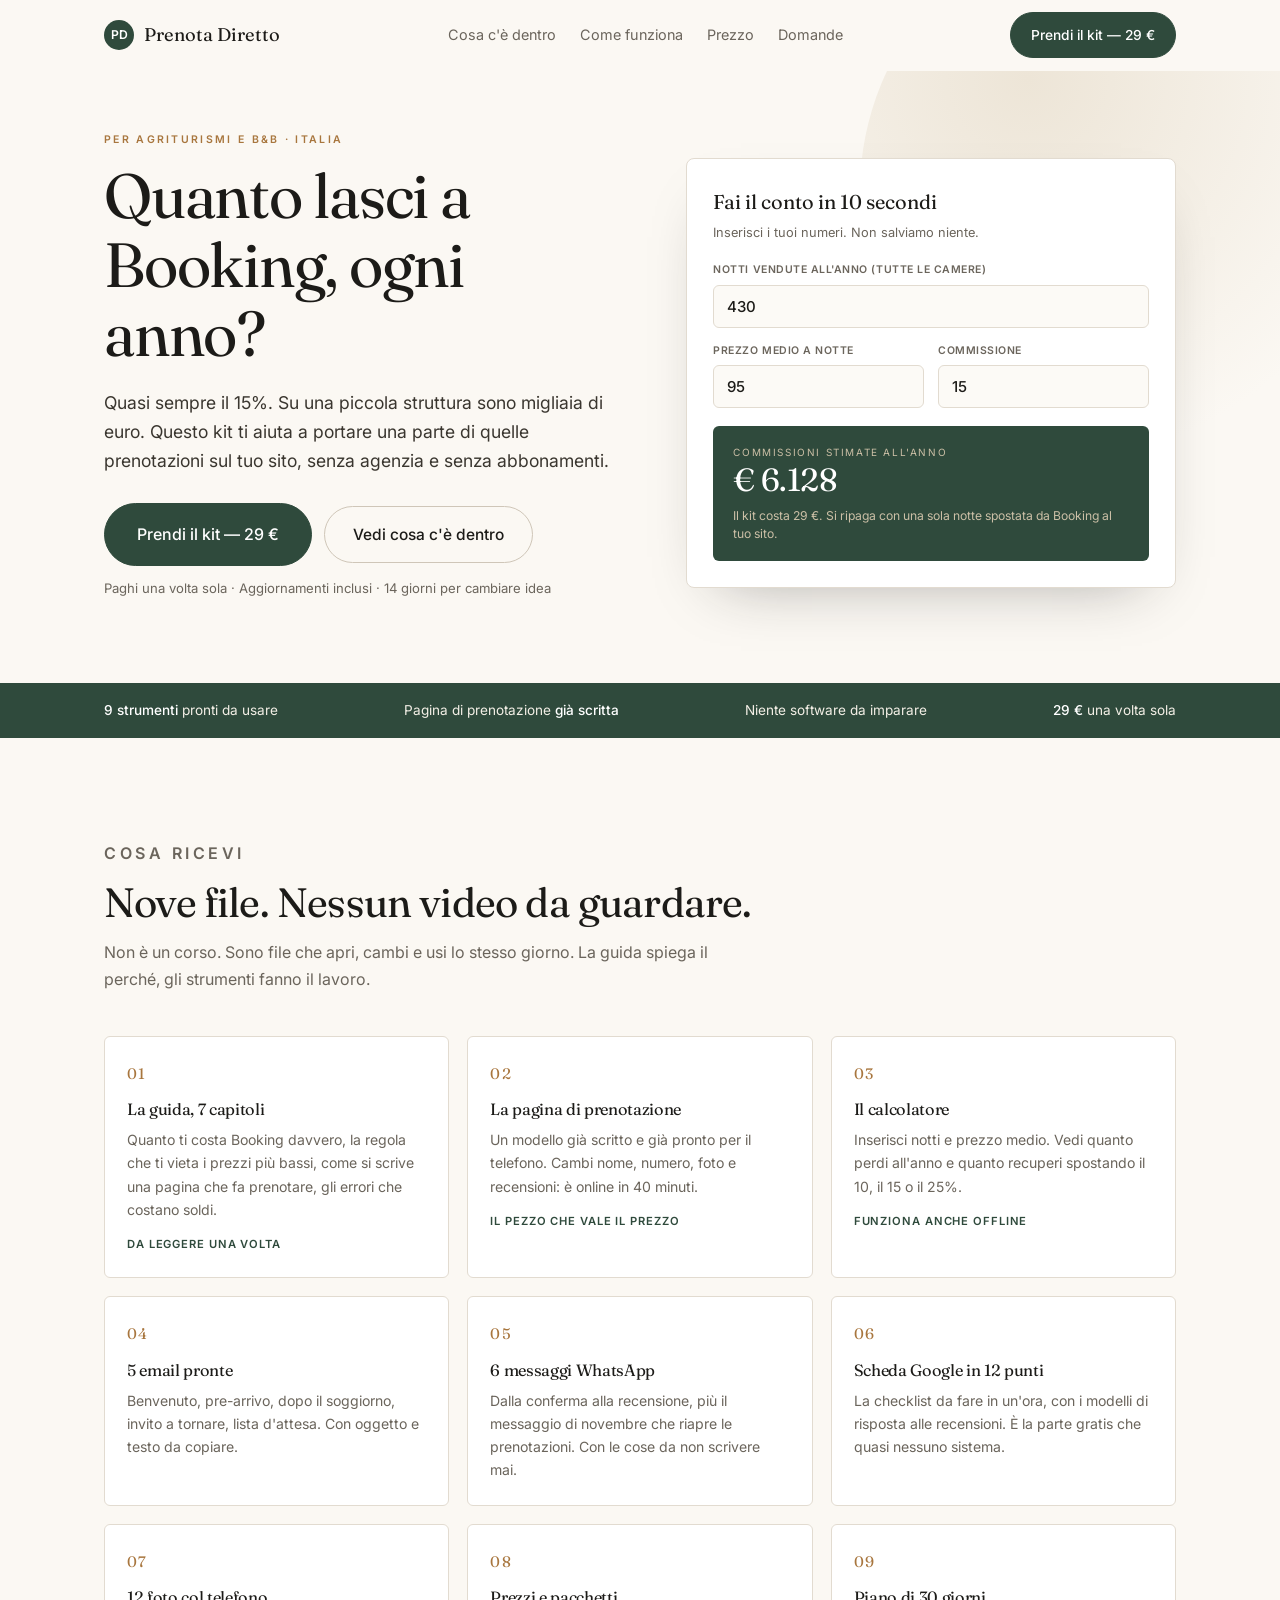
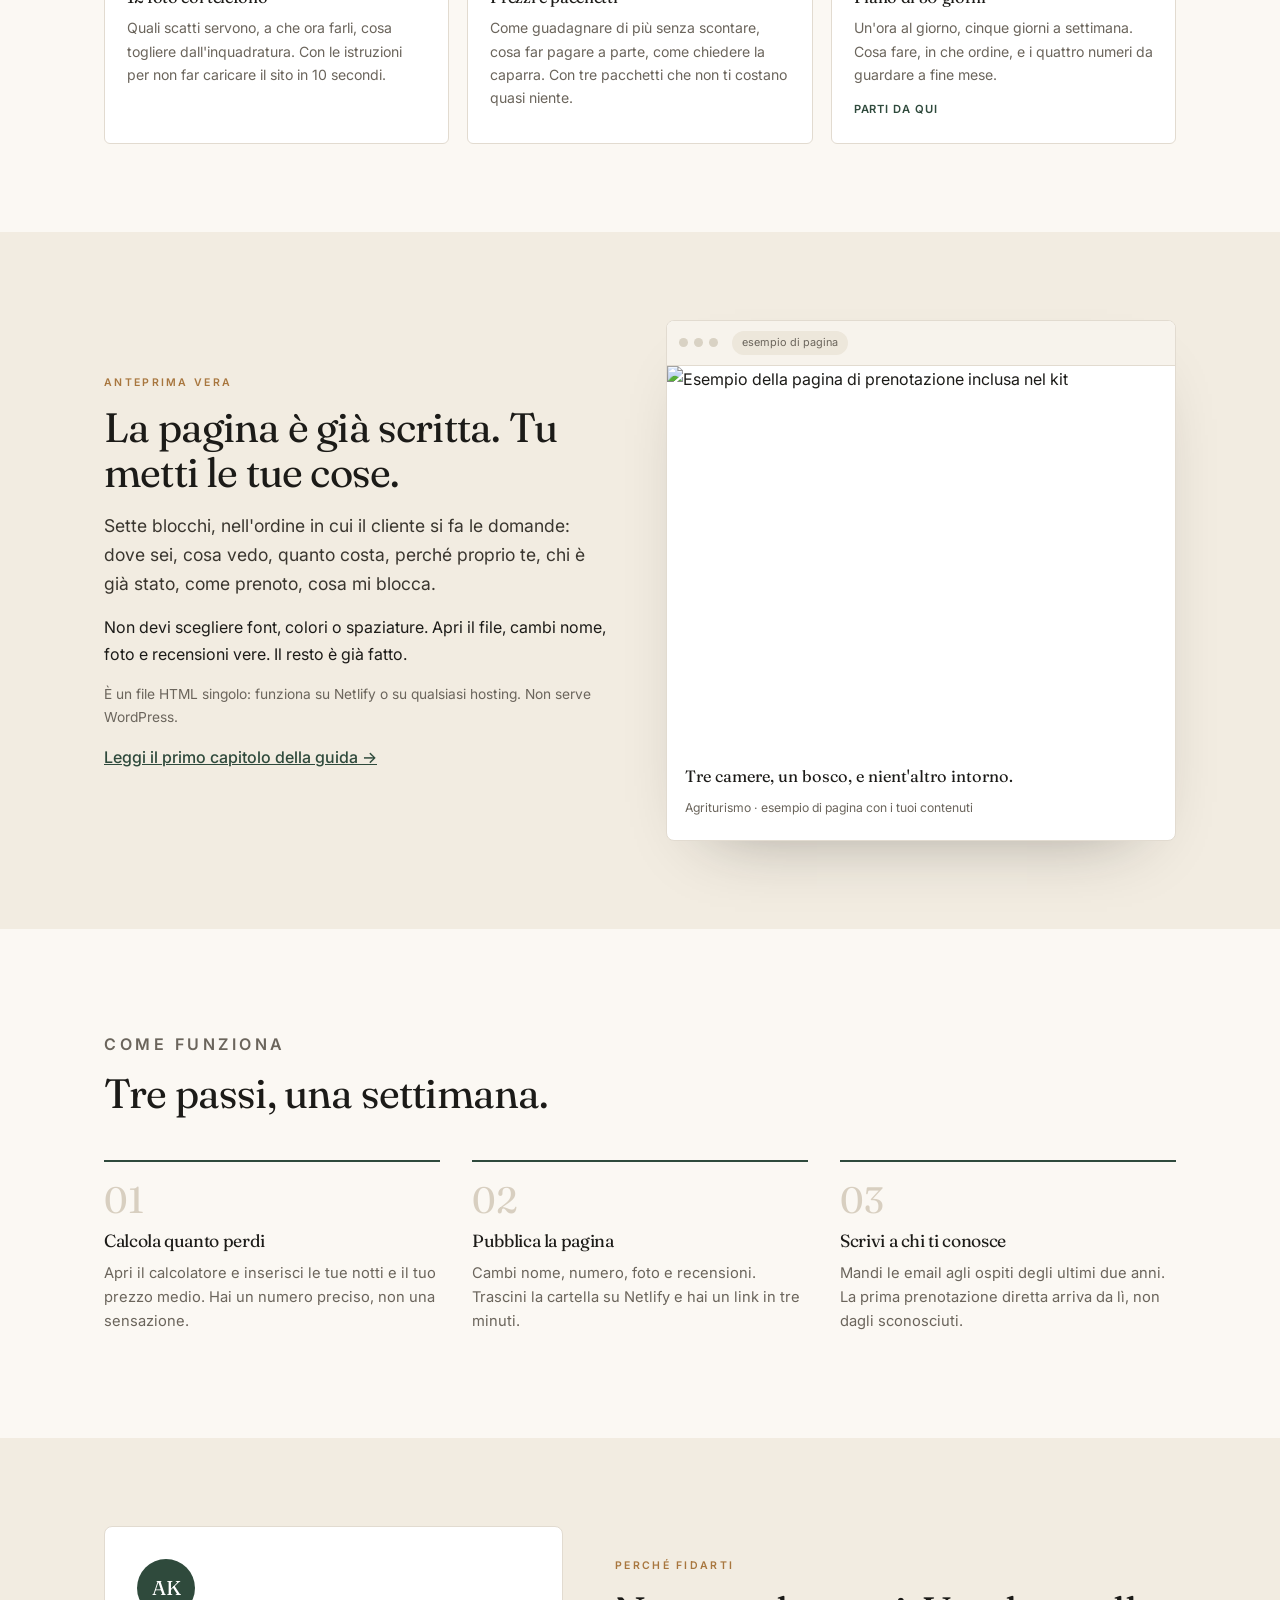
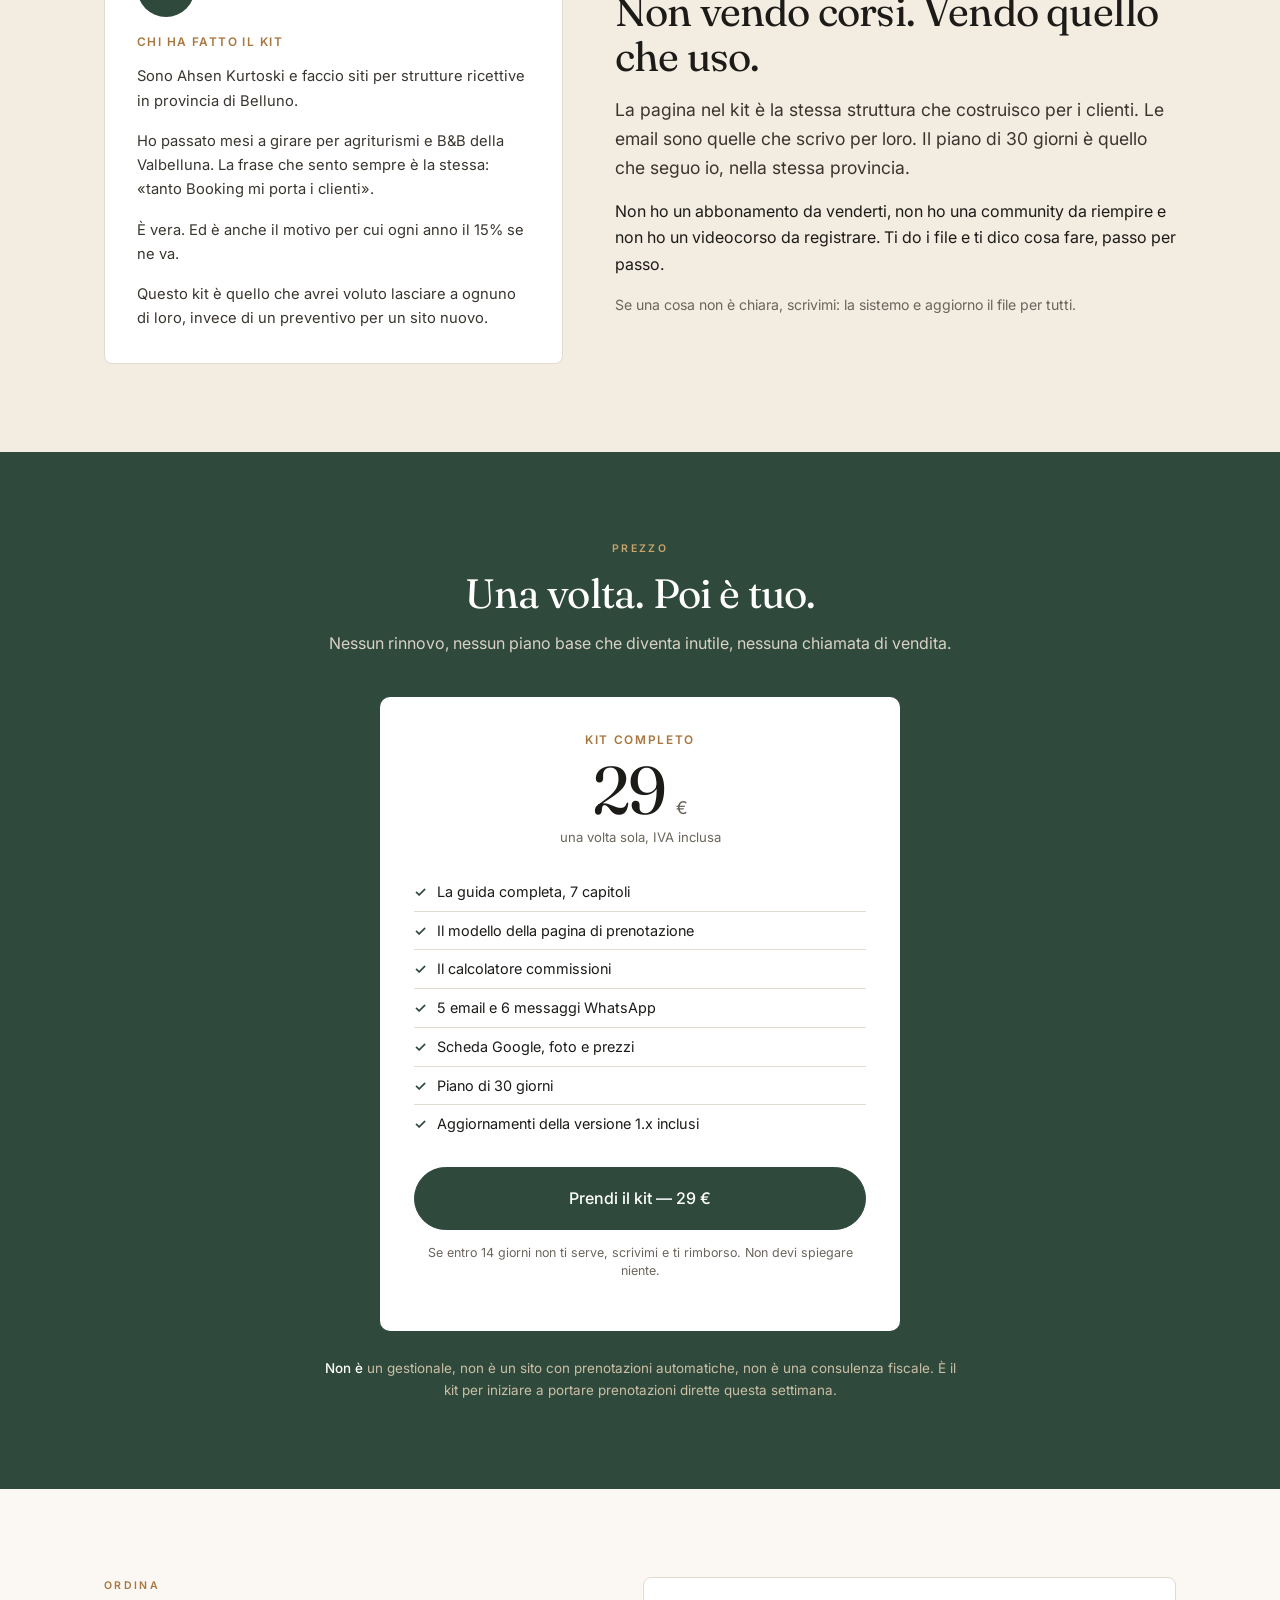
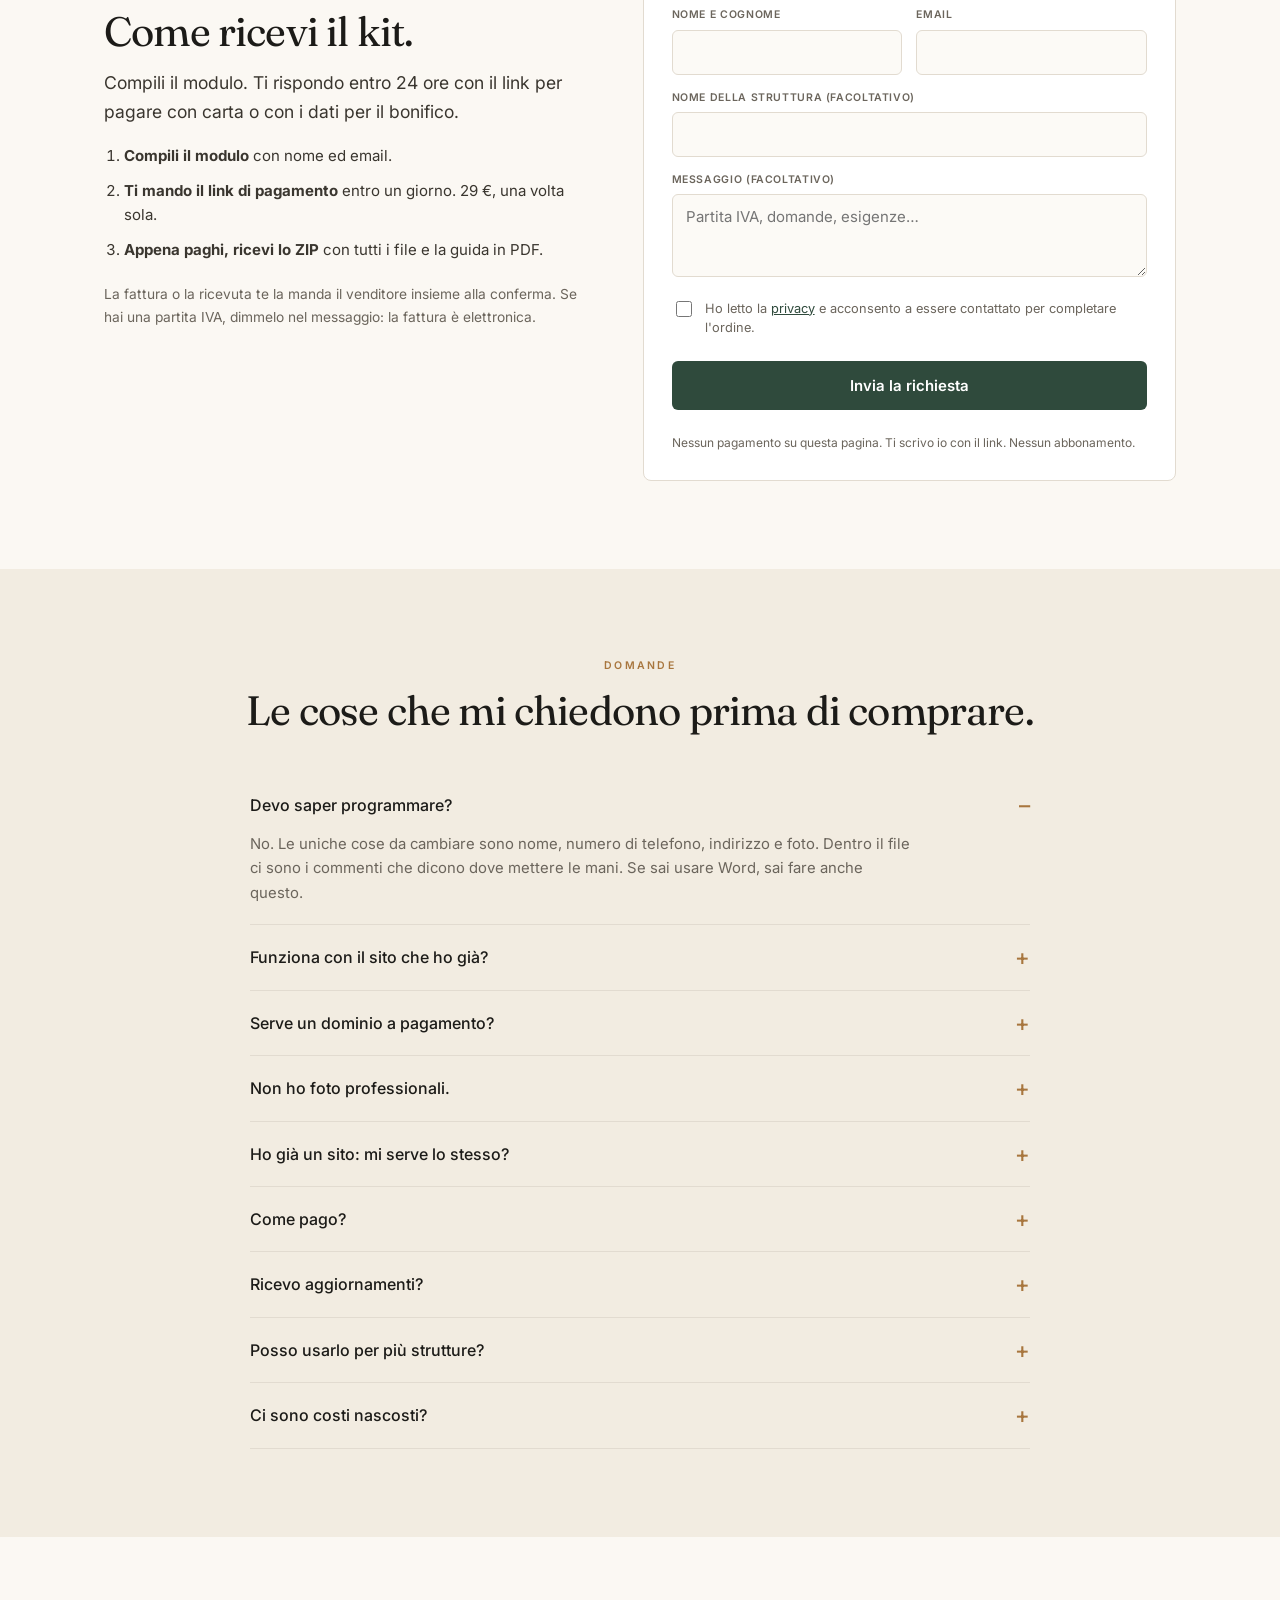
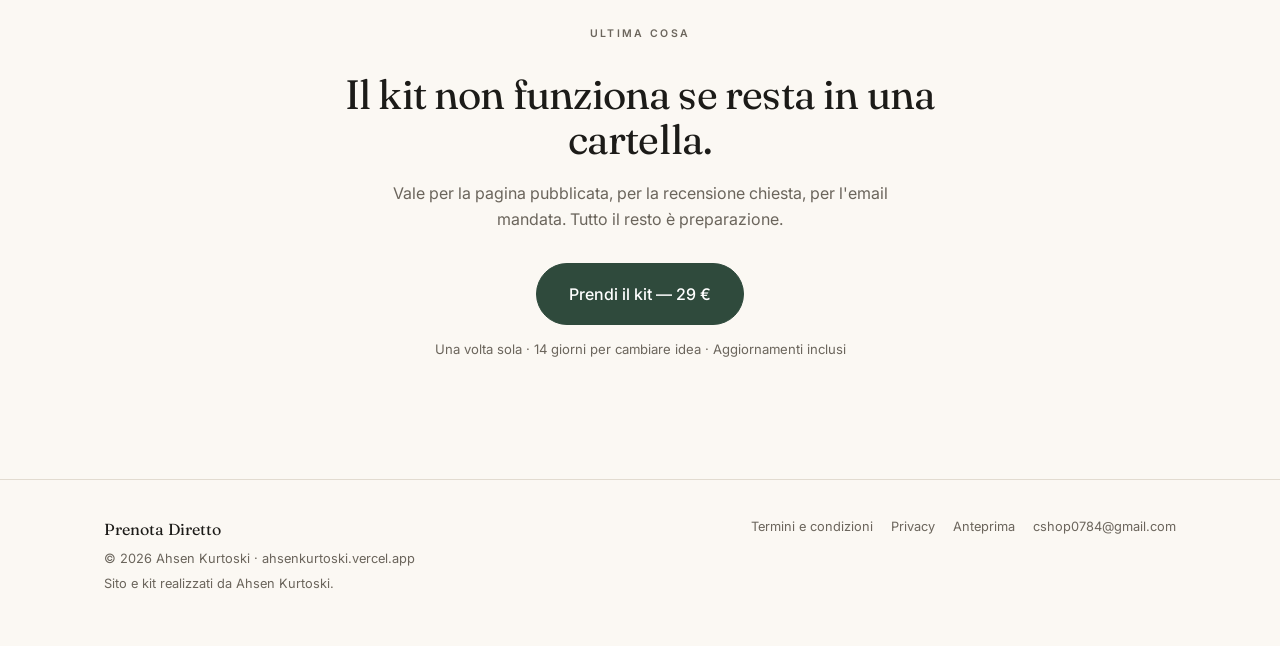
==== index.html @ dee88e63 "Sito Prenota Diretto" ====
<!DOCTYPE html>
<html lang="it">
<head>
<meta charset="utf-8">
<link rel="icon" href="data:image/svg+xml,<svg xmlns='http://www.w3.org/2000/svg' viewBox='0 0 32 32'><rect width='32' height='32' rx='8' fill='%232F4A3C'/><text x='16' y='22' font-family='Georgia,serif' font-size='14' fill='%23FBF8F3' text-anchor='middle'>PD</text></svg>">
<meta name="viewport" content="width=device-width,initial-scale=1">
<title>Prenota Diretto — il kit per agriturismi e B&amp;B</title>
<meta name="description" content="Un kit pratico per agriturismi e B&B: pagina di prenotazione pronta, email, messaggi WhatsApp e scheda Google. 29 € una volta sola, senza abbonamento.">
<meta property="og:title" content="Prenota Diretto — il kit per agriturismi e B&B">
<meta property="og:description" content="Meno commissioni a Booking, più prenotazioni dirette. Nove strumenti pronti, 29 € una volta sola.">
<meta property="og:type" content="product">
<meta property="og:image" content="https://images.unsplash.com/photo-1611892440504-42a792e24d32?auto=format&fit=crop&w=1200&q=80">
<meta name="theme-color" content="#2F4A3C">
<link rel="preconnect" href="https://fonts.googleapis.com">
<link rel="preconnect" href="https://fonts.gstatic.com" crossorigin>
<link href="https://fonts.googleapis.com/css2?family=Fraunces:ital,opsz,wght@0,9..144,300..700;1,9..144,300..700&family=Inter:wght@300;400;500;600&display=swap" rel="stylesheet">
<style>
:root{--bg:#FBF8F3;--ink:#1C1B18;--muted:#6B655C;--line:#E2DBD0;--forest:#2F4A3C;--forest-d:#253B30;--brass:#A8763E;--paper:#fff;--sand:#F2ECE1}
*{box-sizing:border-box}
html{scroll-behavior:smooth}
body{margin:0;background:var(--bg);color:var(--ink);font-family:Inter,system-ui,sans-serif;line-height:1.65;-webkit-font-smoothing:antialiased}
img{max-width:100%;display:block}
a{color:inherit;text-decoration:none}
h1,h2,h3{font-family:Fraunces,Georgia,serif;font-weight:400;line-height:1.1;letter-spacing:-.02em;margin:0}
h1{font-size:clamp(2.4rem,5vw,3.9rem)}
h2{font-size:clamp(1.8rem,3.2vw,2.6rem)}
h3{font-size:1.1rem;line-height:1.35}
p{margin:0 0 16px}
.wrap{max-width:1120px;margin:0 auto;padding:0 24px}
.eyebrow{font-size:10.5px;letter-spacing:.22em;text-transform:uppercase;color:var(--brass);font-weight:600;margin:0 0 14px}
.lead{font-size:1.1rem;color:#3A362F;line-height:1.65}
.btn{display:inline-flex;align-items:center;justify-content:center;gap:9px;background:var(--forest);color:#fff;padding:15px 28px;border-radius:999px;font-weight:500;font-size:.97rem;border:1px solid var(--forest);cursor:pointer;transition:transform .18s ease,background .18s ease;font-family:inherit}
.btn:hover{background:var(--forest-d);transform:translateY(-1px)}
.btn.big{padding:17px 32px;font-size:1rem}
.btn.ghost{background:transparent;color:var(--ink);border-color:#CFC6B8}
.btn.ghost:hover{background:#fff}
.micro{font-size:.82rem;color:var(--muted);margin-top:12px}

/* NAV */
.nav{position:sticky;top:0;z-index:50;background:rgba(251,248,243,.94);backdrop-filter:blur(12px);border-bottom:1px solid transparent;transition:border-color .2s}
.nav.scrolled{border-color:var(--line)}
.nav-in{display:flex;align-items:center;justify-content:space-between;height:70px;gap:24px}
.logo{display:flex;align-items:center;gap:10px;font-family:Fraunces,serif;font-size:1.15rem;white-space:nowrap}
.logo i{width:30px;height:30px;border-radius:50%;background:var(--forest);color:#fff;display:grid;place-items:center;font-style:normal;font-size:.76rem;font-family:Inter,sans-serif;font-weight:600}
.nav-links{display:flex;gap:24px;font-size:.9rem;color:var(--muted)}
.nav-links a:hover{color:var(--ink)}
.nav .btn{padding:11px 20px;font-size:.86rem;white-space:nowrap}

/* HERO */
.hero{padding:60px 0 68px;position:relative;overflow:hidden}
.hero:before{content:"";position:absolute;top:-160px;right:-140px;width:560px;height:560px;border-radius:50%;background:radial-gradient(circle at 30% 30%,#EDE5D7,#FBF8F3 70%);z-index:0}
.hero-grid{display:grid;grid-template-columns:1.04fr .96fr;gap:52px;align-items:center;position:relative;z-index:1}
.hero .lead{max-width:520px;margin-top:20px}
.hero .cta-row{display:flex;gap:12px;margin-top:28px;flex-wrap:wrap;align-items:center}

/* CALC */
.calc{background:var(--paper);border:1px solid var(--line);border-radius:8px;padding:26px;box-shadow:0 24px 60px -34px rgba(28,27,24,.4)}
.calc h4{font-family:Fraunces,serif;font-weight:400;font-size:1.25rem;margin:0 0 4px}
.calc .hint{font-size:.8rem;color:var(--muted);margin:0 0 18px}
.calc label{display:block;font-size:10.5px;font-weight:600;letter-spacing:.05em;text-transform:uppercase;color:var(--muted);margin:0 0 6px}
.calc input{width:100%;padding:11px 13px;border:1px solid var(--line);border-radius:6px;font:500 15px Inter,sans-serif;background:#FCFAF6;color:var(--ink);margin-bottom:14px}
.calc input:focus{outline:2px solid var(--forest);outline-offset:1px}
.calc .two{display:grid;grid-template-columns:1fr 1fr;gap:14px}
.calc-out{background:var(--forest);color:#fff;border-radius:6px;padding:18px 20px;margin-top:4px}
.calc-out span{display:block;font-size:10px;letter-spacing:.16em;text-transform:uppercase;color:#CBBFA6;margin-bottom:4px}
.calc-out b{font-family:Fraunces,serif;font-weight:400;font-size:2rem;line-height:1;letter-spacing:-.02em}
.calc-out small{display:block;font-size:.76rem;color:#CBBFA6;margin-top:8px;line-height:1.5}

/* STRIP */
.strip{background:var(--forest);color:#F3EFE6;padding:16px 0}
.strip-in{display:flex;justify-content:space-between;gap:20px;flex-wrap:wrap;font-size:.85rem;align-items:center}
.strip b{color:#fff;font-weight:500}

/* SECTIONS */
section.block{padding:88px 0;scroll-margin-top:86px}
section.alt{background:var(--sand)}
.sec-head{max-width:660px;margin-bottom:44px}
.sec-head p{color:var(--muted);margin-top:14px;font-size:1rem}

/* INCLUDED */
.inc{display:grid;grid-template-columns:repeat(3,1fr);gap:18px}
.inc-item{background:var(--paper);border:1px solid var(--line);border-radius:6px;padding:24px 22px;display:flex;flex-direction:column}
.inc-item .n{font-family:Fraunces,serif;color:var(--brass);font-size:.95rem;letter-spacing:.08em;margin-bottom:12px}
.inc-item h3{font-size:1.02rem;margin-bottom:8px}
.inc-item p{font-size:.88rem;color:var(--muted);margin:0}
.inc-item .tag{margin-top:14px;font-size:.7rem;letter-spacing:.08em;text-transform:uppercase;color:var(--forest);font-weight:600}

/* PREVIEW */
.prev{display:grid;grid-template-columns:1fr 1fr;gap:52px;align-items:center}
.frame{background:#fff;border:1px solid var(--line);border-radius:8px;overflow:hidden;box-shadow:0 30px 70px -44px rgba(28,27,24,.45)}
.frame-bar{display:flex;align-items:center;gap:6px;padding:10px 12px;border-bottom:1px solid var(--line);background:#F7F3EC}
.frame-bar i{width:9px;height:9px;border-radius:50%;background:#D9D2C4;display:block}
.frame-bar span{margin-left:8px;font-size:.68rem;color:var(--muted);background:#EDE7DB;padding:3px 10px;border-radius:99px}
.frame img{aspect-ratio:4/3;object-fit:cover;width:100%}
.frame-txt{padding:16px 18px 20px}
.frame-txt b{font-family:Fraunces,serif;font-weight:400;font-size:1.02rem;display:block;margin-bottom:4px}
.frame-txt small{color:var(--muted);font-size:.76rem}
.quote{font-family:Fraunces,serif;font-size:1.35rem;line-height:1.4;border-left:2px solid var(--brass);padding-left:20px;margin:26px 0;color:#2A2721}

/* STEPS */
.steps{display:grid;grid-template-columns:repeat(3,1fr);gap:32px}
.step{border-top:2px solid var(--forest);padding-top:20px}
.step span{font-family:Fraunces,serif;font-size:2.3rem;color:#D8CFC0;line-height:1;display:block;margin-bottom:10px}
.step h3{margin-bottom:8px}
.step p{font-size:.92rem;color:var(--muted)}

/* AUTHOR */
.author{display:grid;grid-template-columns:.9fr 1.1fr;gap:52px;align-items:center}
.author-card{background:var(--paper);border:1px solid var(--line);border-radius:8px;padding:32px}
.avatar{width:58px;height:58px;border-radius:50%;background:var(--forest);color:#fff;display:grid;place-items:center;font-family:Fraunces,serif;font-size:1.25rem;margin-bottom:16px}
.author-card p{font-size:.92rem;color:#3A362F}
.author-card .role{font-size:.74rem;letter-spacing:.12em;text-transform:uppercase;color:var(--brass);font-weight:600;margin-bottom:12px}

/* PRICE */
.price-sec{background:var(--forest);color:#F3EFE6}
.price-sec h2{color:#fff}
.price-sec .eyebrow{color:#C9A46B}
.price-box{background:#fff;color:var(--ink);border-radius:10px;padding:34px;max-width:520px;margin:0 auto;text-align:center}
.price-box .amount{font-family:Fraunces,serif;font-size:4.2rem;line-height:1;letter-spacing:-.03em;margin:6px 0 4px}
.price-box .amount small{font-size:1.1rem;font-family:Inter,sans-serif;letter-spacing:0;color:var(--muted);font-weight:400}
.price-box .once{font-size:.82rem;color:var(--muted);margin-bottom:22px}
.price-box ul{list-style:none;padding:0;margin:24px 0;text-align:left;font-size:.9rem}
.price-box li{display:flex;gap:10px;padding:7px 0;border-bottom:1px solid var(--line)}
.price-box li:last-child{border-bottom:0}
.price-box li:before{content:"✓";color:var(--forest);font-weight:600;flex:none}
.price-box .btn{width:100%}
.price-box .guarantee{font-size:.78rem;color:var(--muted);margin-top:14px;line-height:1.5}
.nots{font-size:.84rem;color:#CBBFA6}
.nots b{color:#fff;font-weight:500}

/* ORDER */
.order{display:grid;grid-template-columns:.95fr 1.05fr;gap:56px;align-items:start}
.order-info ol{padding-left:20px;margin:18px 0 0}
.order-info li{margin-bottom:10px;font-size:.94rem;color:#3A362F}
form{background:var(--paper);border:1px solid var(--line);border-radius:8px;padding:28px}
form .f{display:grid;gap:14px}
form label{display:block;font-size:10.5px;letter-spacing:.06em;text-transform:uppercase;color:var(--muted);font-weight:600;margin-bottom:6px}
form input,form textarea{width:100%;padding:12px 13px;border:1px solid var(--line);border-radius:6px;font:400 15px Inter,sans-serif;background:#FCFAF6;color:var(--ink)}
form input:focus,form textarea:focus{outline:2px solid var(--forest);outline-offset:1px}
form .two{display:grid;grid-template-columns:1fr 1fr;gap:14px}
.check{display:flex;gap:10px;align-items:flex-start;line-height:1.5}
.check span{text-transform:none;letter-spacing:0;font-size:.8rem;font-weight:400;color:var(--muted)}
.check input{width:16px;height:16px;flex:none;margin-top:2px;accent-color:var(--forest)}
form button{margin-top:4px;background:var(--forest);color:#fff;border:0;padding:15px;border-radius:6px;font:600 15px Inter,sans-serif;cursor:pointer}
form button:hover{background:var(--forest-d)}
form button:disabled{opacity:.6;cursor:wait}
.form-note{font-size:.75rem;color:var(--muted);margin:10px 0 0;line-height:1.5}
.msg{display:none;border-radius:6px;padding:14px 16px;font-size:.9rem;margin-top:12px}
.msg.ok{display:block;background:#E8F1EA;border:1px solid #B9D2BF;color:#1E3A26}
.msg.err{display:block;background:#FBF0E6;border:1px solid #E3C4A4;color:#6B3E16}
.msg a{text-decoration:underline;font-weight:500}

/* FAQ */
.faq{max-width:780px;margin:40px auto 0}
details{border-bottom:1px solid var(--line);padding:19px 0}
summary{cursor:pointer;font-weight:500;list-style:none;display:flex;justify-content:space-between;gap:20px;align-items:center;font-size:1rem}
summary::-webkit-details-marker{display:none}
summary:after{content:"+";font-size:1.4rem;color:var(--brass);line-height:1}
details[open] summary:after{content:"–"}
details p{margin:13px 0 0;color:var(--muted);font-size:.93rem;max-width:660px}

/* FINAL + FOOTER */
.final{text-align:center;padding:88px 0}
.final h2{max-width:700px;margin:0 auto 18px}
.final p{max-width:500px;margin:0 auto 30px;color:var(--muted)}
.foot{border-top:1px solid var(--line);padding:36px 0 52px;font-size:.8rem;color:var(--muted)}
.foot-in{display:flex;justify-content:space-between;gap:28px;flex-wrap:wrap}
.foot a:hover{color:var(--ink)}
.foot-links{display:flex;gap:18px;flex-wrap:wrap}
.foot strong{color:var(--ink);font-weight:500}

.buy-short{display:none}

@media(max-width:960px){
  .hero-grid,.prev,.author,.order{grid-template-columns:1fr;gap:38px}
  .inc{grid-template-columns:1fr 1fr}
  .steps{grid-template-columns:1fr}
  .nav-links{display:none}
  section.block{padding:60px 0}
}
@media(max-width:600px){
  .inc{grid-template-columns:1fr}
  .nav-in{height:62px;gap:10px}
  .logo{font-size:1rem;gap:8px}
  .logo i{width:27px;height:27px;font-size:.68rem}
  .nav .btn{padding:10px 14px;font-size:.8rem}
  .buy-long{display:none}
  .buy-short{display:inline}
  .hero{padding:40px 0 52px}
  .calc .two,.hero .cta-row .btn,form .two{grid-template-columns:1fr;width:100%}
  .hero .cta-row .btn{width:100%}
  .price-box{padding:24px}
  .price-box .amount{font-size:3.3rem}
}
@media(prefers-reduced-motion:reduce){*{transition:none!important;scroll-behavior:auto!important}}
</style>
</head>
<body>

<header class="nav" id="nav">
  <div class="wrap nav-in">
    <a href="#" class="logo"><i>PD</i> Prenota Diretto</a>
    <nav class="nav-links">
      <a href="#dentro">Cosa c'è dentro</a>
      <a href="#come">Come funziona</a>
      <a href="#prezzo">Prezzo</a>
      <a href="#faq">Domande</a>
    </nav>
    <a class="btn" href="#ordina"><span class="buy-long">Prendi il kit — 29 €</span><span class="buy-short">Kit — 29 €</span></a>
  </div>
</header>

<!-- HERO -->
<section class="hero">
  <div class="wrap hero-grid">
    <div>
      <p class="eyebrow">Per agriturismi e B&amp;B · Italia</p>
      <h1>Quanto lasci a Booking, ogni anno?</h1>
      <p class="lead">Quasi sempre il 15%. Su una piccola struttura sono migliaia di euro. Questo kit ti aiuta a portare una parte di quelle prenotazioni sul tuo sito, senza agenzia e senza abbonamenti.</p>
      <div class="cta-row">
        <a class="btn big" href="#ordina">Prendi il kit — 29 €</a>
        <a class="btn ghost" href="#dentro">Vedi cosa c'è dentro</a>
      </div>
      <p class="micro">Paghi una volta sola · Aggiornamenti inclusi · 14 giorni per cambiare idea</p>
    </div>

    <div class="calc">
      <h4>Fai il conto in 10 secondi</h4>
      <p class="hint">Inserisci i tuoi numeri. Non salviamo niente.</p>
      <label for="notti">Notti vendute all'anno (tutte le camere)</label>
      <input type="number" id="notti" value="430" min="10" max="20000" step="10">
      <div class="two">
        <div>
          <label for="prezzo">Prezzo medio a notte</label>
          <input type="number" id="prezzo" value="95" min="20" max="1500" step="5">
        </div>
        <div>
          <label for="comm">Commissione</label>
          <input type="number" id="comm" value="15" min="5" max="30" step="1">
        </div>
      </div>
      <div class="calc-out">
        <span>Commissioni stimate all'anno</span>
        <b id="out">€ 6.128</b>
        <small>Il kit costa 29 €. Si ripaga con una sola notte spostata da Booking al tuo sito.</small>
      </div>
    </div>
  </div>
</section>

<div class="strip">
  <div class="wrap strip-in">
    <span><b>9 strumenti</b> pronti da usare</span>
    <span>Pagina di prenotazione <b>già scritta</b></span>
    <span>Niente software da imparare</span>
    <span><b>29 €</b> una volta sola</span>
  </div>
</div>

<!-- COSA C'E' DENTRO -->
<section class="block" id="dentro">
  <div class="wrap">
    <div class="sec-head">
      <p class="eyebrow">Cosa ricevi</p>
      <h2>Nove file. Nessun video da guardare.</h2>
      <p>Non è un corso. Sono file che apri, cambi e usi lo stesso giorno. La guida spiega il perché, gli strumenti fanno il lavoro.</p>
    </div>
    <div class="inc">
      <article class="inc-item">
        <span class="n">01</span>
        <h3>La guida, 7 capitoli</h3>
        <p>Quanto ti costa Booking davvero, la regola che ti vieta i prezzi più bassi, come si scrive una pagina che fa prenotare, gli errori che costano soldi.</p>
        <span class="tag">Da leggere una volta</span>
      </article>
      <article class="inc-item">
        <span class="n">02</span>
        <h3>La pagina di prenotazione</h3>
        <p>Un modello già scritto e già pronto per il telefono. Cambi nome, numero, foto e recensioni: è online in 40 minuti.</p>
        <span class="tag">Il pezzo che vale il prezzo</span>
      </article>
      <article class="inc-item">
        <span class="n">03</span>
        <h3>Il calcolatore</h3>
        <p>Inserisci notti e prezzo medio. Vedi quanto perdi all'anno e quanto recuperi spostando il 10, il 15 o il 25%.</p>
        <span class="tag">Funziona anche offline</span>
      </article>
      <article class="inc-item">
        <span class="n">04</span>
        <h3>5 email pronte</h3>
        <p>Benvenuto, pre-arrivo, dopo il soggiorno, invito a tornare, lista d'attesa. Con oggetto e testo da copiare.</p>
      </article>
      <article class="inc-item">
        <span class="n">05</span>
        <h3>6 messaggi WhatsApp</h3>
        <p>Dalla conferma alla recensione, più il messaggio di novembre che riapre le prenotazioni. Con le cose da non scrivere mai.</p>
      </article>
      <article class="inc-item">
        <span class="n">06</span>
        <h3>Scheda Google in 12 punti</h3>
        <p>La checklist da fare in un'ora, con i modelli di risposta alle recensioni. È la parte gratis che quasi nessuno sistema.</p>
      </article>
      <article class="inc-item">
        <span class="n">07</span>
        <h3>12 foto col telefono</h3>
        <p>Quali scatti servono, a che ora farli, cosa togliere dall'inquadratura. Con le istruzioni per non far caricare il sito in 10 secondi.</p>
      </article>
      <article class="inc-item">
        <span class="n">08</span>
        <h3>Prezzi e pacchetti</h3>
        <p>Come guadagnare di più senza scontare, cosa far pagare a parte, come chiedere la caparra. Con tre pacchetti che non ti costano quasi niente.</p>
      </article>
      <article class="inc-item">
        <span class="n">09</span>
        <h3>Piano di 30 giorni</h3>
        <p>Un'ora al giorno, cinque giorni a settimana. Cosa fare, in che ordine, e i quattro numeri da guardare a fine mese.</p>
        <span class="tag">Parti da qui</span>
      </article>
    </div>
  </div>
</section>

<!-- ANTEPRIMA -->
<section class="block alt">
  <div class="wrap prev">
    <div>
      <p class="eyebrow">Anteprima vera</p>
      <h2>La pagina è già scritta. Tu metti le tue cose.</h2>
      <p class="lead" style="margin-top:16px">Sette blocchi, nell'ordine in cui il cliente si fa le domande: dove sei, cosa vedo, quanto costa, perché proprio te, chi è già stato, come prenoto, cosa mi blocca.</p>
      <p>Non devi scegliere font, colori o spaziature. Apri il file, cambi nome, foto e recensioni vere. Il resto è già fatto.</p>
      <p style="font-size:.86rem;color:var(--muted)">È un file HTML singolo: funziona su Netlify o su qualsiasi hosting. Non serve WordPress.</p>
      <p><a href="anteprima.html" style="color:var(--forest);text-decoration:underline;font-weight:500">Leggi il primo capitolo della guida →</a></p>
    </div>
    <div class="frame">
      <div class="frame-bar"><i></i><i></i><i></i><span>esempio di pagina</span></div>
      <img src="https://images.unsplash.com/photo-1611892440504-42a792e24d32?auto=format&fit=crop&w=1200&q=80" alt="Esempio della pagina di prenotazione inclusa nel kit">
      <div class="frame-txt">
        <b>Tre camere, un bosco, e nient'altro intorno.</b>
        <small>Agriturismo · esempio di pagina con i tuoi contenuti</small>
      </div>
    </div>
  </div>
</section>

<!-- COME FUNZIONA -->
<section class="block" id="come">
  <div class="wrap">
    <div class="sec-head">
      <p class="eyebrow">Come funziona</p>
      <h2>Tre passi, una settimana.</h2>
    </div>
    <div class="steps">
      <div class="step">
        <span>01</span>
        <h3>Calcola quanto perdi</h3>
        <p>Apri il calcolatore e inserisci le tue notti e il tuo prezzo medio. Hai un numero preciso, non una sensazione.</p>
      </div>
      <div class="step">
        <span>02</span>
        <h3>Pubblica la pagina</h3>
        <p>Cambi nome, numero, foto e recensioni. Trascini la cartella su Netlify e hai un link in tre minuti.</p>
      </div>
      <div class="step">
        <span>03</span>
        <h3>Scrivi a chi ti conosce</h3>
        <p>Mandi le email agli ospiti degli ultimi due anni. La prima prenotazione diretta arriva da lì, non dagli sconosciuti.</p>
      </div>
    </div>
  </div>
</section>

<!-- CHI SONO -->
<section class="block alt">
  <div class="wrap author">
    <div class="author-card">
      <div class="avatar">AK</div>
      <p class="role">Chi ha fatto il kit</p>
      <p>Sono Ahsen Kurtoski e faccio siti per strutture ricettive in provincia di Belluno.</p>
      <p>Ho passato mesi a girare per agriturismi e B&amp;B della Valbelluna. La frase che sento sempre è la stessa: «tanto Booking mi porta i clienti».</p>
      <p>È vera. Ed è anche il motivo per cui ogni anno il 15% se ne va.</p>
      <p style="margin-bottom:0">Questo kit è quello che avrei voluto lasciare a ognuno di loro, invece di un preventivo per un sito nuovo.</p>
    </div>
    <div>
      <p class="eyebrow">Perché fidarti</p>
      <h2>Non vendo corsi. Vendo quello che uso.</h2>
      <p class="lead" style="margin-top:16px">La pagina nel kit è la stessa struttura che costruisco per i clienti. Le email sono quelle che scrivo per loro. Il piano di 30 giorni è quello che seguo io, nella stessa provincia.</p>
      <p>Non ho un abbonamento da venderti, non ho una community da riempire e non ho un videocorso da registrare. Ti do i file e ti dico cosa fare, passo per passo.</p>
      <p style="font-size:.88rem;color:var(--muted)">Se una cosa non è chiara, scrivimi: la sistemo e aggiorno il file per tutti.</p>
    </div>
  </div>
</section>

<!-- PREZZO -->
<section class="block price-sec" id="prezzo">
  <div class="wrap">
    <div style="text-align:center;max-width:640px;margin:0 auto 40px">
      <p class="eyebrow">Prezzo</p>
      <h2>Una volta. Poi è tuo.</h2>
      <p style="color:#D9D2C4;margin-top:14px">Nessun rinnovo, nessun piano base che diventa inutile, nessuna chiamata di vendita.</p>
    </div>
    <div class="price-box">
      <div style="font-size:.74rem;letter-spacing:.14em;text-transform:uppercase;color:var(--brass);font-weight:600">Kit completo</div>
      <div class="amount">29 <small>€</small></div>
      <div class="once">una volta sola, IVA inclusa</div>
      <ul>
        <li>La guida completa, 7 capitoli</li>
        <li>Il modello della pagina di prenotazione</li>
        <li>Il calcolatore commissioni</li>
        <li>5 email e 6 messaggi WhatsApp</li>
        <li>Scheda Google, foto e prezzi</li>
        <li>Piano di 30 giorni</li>
        <li>Aggiornamenti della versione 1.x inclusi</li>
      </ul>
      <a class="btn big" href="#ordina">Prendi il kit — 29 €</a>
      <p class="guarantee">Se entro 14 giorni non ti serve, scrivimi e ti rimborso. Non devi spiegare niente.</p>
    </div>
    <p class="nots" style="text-align:center;max-width:640px;margin:26px auto 0"><b>Non è</b> un gestionale, non è un sito con prenotazioni automatiche, non è una consulenza fiscale. È il kit per iniziare a portare prenotazioni dirette questa settimana.</p>
  </div>
</section>

<!-- ORDINE -->
<section class="block" id="ordina">
  <div class="wrap order">
    <div class="order-info">
      <p class="eyebrow">Ordina</p>
      <h2>Come ricevi il kit.</h2>
      <p class="lead" style="margin-top:14px">Compili il modulo. Ti rispondo entro 24 ore con il link per pagare con carta o con i dati per il bonifico.</p>
      <ol>
        <li><strong>Compili il modulo</strong> con nome ed email.</li>
        <li><strong>Ti mando il link di pagamento</strong> entro un giorno. 29 €, una volta sola.</li>
        <li><strong>Appena paghi, ricevi lo ZIP</strong> con tutti i file e la guida in PDF.</li>
      </ol>
      <p style="font-size:.86rem;color:var(--muted);margin-top:20px">La fattura o la ricevuta te la manda il venditore insieme alla conferma. Se hai una partita IVA, dimmelo nel messaggio: la fattura è elettronica.</p>
    </div>

    <form name="ordine" method="POST" action="https://formsubmit.co/cshop0784@gmail.com" id="orderForm" novalidate>
      <input type="hidden" name="_subject" value="Nuovo ordine — Prenota Diretto (29 €)">
      <input type="hidden" name="_template" value="table">
      <input type="hidden" name="_captcha" value="false">
      <input type="hidden" name="_next" value="https://ahsenkurtoski.github.io/prenota-diretto/grazie.html">
      <input type="text" name="_honey" style="display:none" tabindex="-1" autocomplete="off" aria-hidden="true">
      <div class="f">
        <div class="two">
          <div>
            <label for="nome">Nome e cognome</label>
            <input id="nome" name="nome" autocomplete="name" required>
          </div>
          <div>
            <label for="email">Email</label>
            <input id="email" name="email" type="email" autocomplete="email" required>
          </div>
        </div>
        <div>
          <label for="struttura">Nome della struttura (facoltativo)</label>
          <input id="struttura" name="struttura" autocomplete="organization">
        </div>
        <div>
          <label for="messaggio">Messaggio (facoltativo)</label>
          <textarea id="messaggio" name="messaggio" rows="3" placeholder="Partita IVA, domande, esigenze…"></textarea>
        </div>
        <label class="check" for="privacy">
          <input type="checkbox" id="privacy" name="privacy" value="si" required>
          <span>Ho letto la <a href="privacy.html" style="color:var(--forest);text-decoration:underline">privacy</a> e acconsento a essere contattato per completare l'ordine.</span>
        </label>
        <button type="submit" id="submitBtn">Invia la richiesta</button>
        <p class="form-note">Nessun pagamento su questa pagina. Ti scrivo io con il link. Nessun abbonamento.</p>
        <div class="msg" id="formMsg" role="status" aria-live="polite"></div>
      </div>
    </form>
  </div>
</section>

<!-- FAQ -->
<section class="block alt" id="faq">
  <div class="wrap">
    <div style="text-align:center">
      <p class="eyebrow">Domande</p>
      <h2>Le cose che mi chiedono prima di comprare.</h2>
    </div>
    <div class="faq">
      <details open>
        <summary>Devo saper programmare?</summary>
        <p>No. Le uniche cose da cambiare sono nome, numero di telefono, indirizzo e foto. Dentro il file ci sono i commenti che dicono dove mettere le mani. Se sai usare Word, sai fare anche questo.</p>
      </details>
      <details>
        <summary>Funziona con il sito che ho già?</summary>
        <p>Sì. Puoi usarlo come pagina di prenotazione separata, da collegare al sito che hai, oppure come sito completo se non ne hai uno.</p>
      </details>
      <details>
        <summary>Serve un dominio a pagamento?</summary>
        <p>Per iniziare no: Netlify ti dà un indirizzo gratuito. Un dominio tuo costa 10–15 € all'anno e si collega in cinque minuti. Le istruzioni sono dentro.</p>
      </details>
      <details>
        <summary>Non ho foto professionali.</summary>
        <p>Meglio otto foto vere fatte col telefono che venti foto prese da internet. Dentro c'è la checklist dei 12 scatti, con gli orari e le istruzioni per farle in un'ora.</p>
      </details>
      <details>
        <summary>Ho già un sito: mi serve lo stesso?</summary>
        <p>Guarda se la tua pagina di prenotazione si apre da telefono in meno di tre secondi e chiede solo nome, date e ospiti. Se la risposta è no, il kit serve. Se è sì, ti servono solo le email e la scheda Google.</p>
      </details>
      <details>
        <summary>Come pago?</summary>
        <p>Dopo il modulo ti mando un link per pagare con carta, oppure i dati per il bonifico. 29 € una volta sola, IVA inclusa. Nessun rinnovo.</p>
      </details>
      <details>
        <summary>Ricevo aggiornamenti?</summary>
        <p>Sì, quelli della versione 1.x sono inclusi e gratuiti. Se aggiorno un modello o un testo, ricevi il file nuovo senza pagare altro.</p>
      </details>
      <details>
        <summary>Posso usarlo per più strutture?</summary>
        <p>La licenza vale per una struttura. Se ne hai più di una, scrivimi nel modulo: troviamo una soluzione semplice.</p>
      </details>
      <details>
        <summary>Ci sono costi nascosti?</summary>
        <p>No. 29 € una volta. Hosting gratuito per iniziare, dominio facoltativo, nessun abbonamento a questo kit.</p>
      </details>
    </div>
  </div>
</section>

<!-- CTA FINALE -->
<section class="final">
  <div class="wrap">
    <p class="eyebrow">Ultima cosa</p>
    <h2>Il kit non funziona se resta in una cartella.</h2>
    <p>Vale per la pagina pubblicata, per la recensione chiesta, per l'email mandata. Tutto il resto è preparazione.</p>
    <a class="btn big" href="#ordina">Prendi il kit — 29 €</a>
    <p class="micro" style="margin-top:14px">Una volta sola · 14 giorni per cambiare idea · Aggiornamenti inclusi</p>
  </div>
</section>

<footer class="foot">
  <div class="wrap foot-in">
    <div>
      <div style="font-family:Fraunces,serif;font-size:1rem;color:var(--ink);margin-bottom:6px">Prenota Diretto</div>
      <div>© <span id="year">2026</span> Ahsen Kurtoski · <a href="https://ahsenkurtoski.vercel.app" target="_blank" rel="noopener">ahsenkurtoski.vercel.app</a></div>
      <div style="margin-top:4px">Sito e kit realizzati da Ahsen Kurtoski.</div>
    </div>
    <div class="foot-links">
      <a href="termini.html">Termini e condizioni</a>
      <a href="privacy.html">Privacy</a>
      <a href="anteprima.html">Anteprima</a>
      <a href="mailto:cshop0784@gmail.com">cshop0784@gmail.com</a>
    </div>
  </div>
</footer>

<script>
const e = id => document.getElementById(id);

/* calcolatore */
function calc(){
  const notti = Math.max(1, +e("notti").value || 1);
  const prezzo = Math.max(1, +e("prezzo").value || 1);
  const comm = Math.min(60, Math.max(1, +e("comm").value || 1));
  const total = Math.round(notti * prezzo * comm / 100);
  e("out").textContent = "€ " + String(total).replace(/\B(?=(\d{3})+(?!\d))/g, ".");
}
["notti","prezzo","comm"].forEach(id => e(id).addEventListener("input", calc));
calc();

/* anno */
e("year").textContent = new Date().getFullYear();

/* nav */
const nav = document.getElementById("nav");
addEventListener("scroll", () => nav.classList.toggle("scrolled", scrollY > 8), { passive: true });

/* ordine: invio diretto a FormSubmit; in anteprima locale apre l'email */
const form = e("orderForm");
const msg = e("formMsg");
const btn = e("submitBtn");

function show(kind, html){
  msg.className = "msg " + kind;
  msg.innerHTML = html;
}

form.addEventListener("submit", ev => {
  if (!form.nome.value.trim() || !form.email.value.trim()){
    ev.preventDefault();
    show("err", "Scrivi nome ed email, per favore.");
    return;
  }
  if (!form.privacy.checked){
    ev.preventDefault();
    show("err", "Serve il consenso per poterti rispondere.");
    return;
  }
  if (location.protocol === "file:"){
    ev.preventDefault();
    const subject = encodeURIComponent("Ordine kit Prenota Diretto — 29 €");
    const body = encodeURIComponent(
      "Nome: " + form.nome.value + "\n" +
      "Email: " + form.email.value + "\n" +
      "Struttura: " + form.struttura.value + "\n" +
      "Messaggio: " + form.messaggio.value
    );
    show("err", "Stai guardando l'anteprima locale: il modulo funziona solo online. <a href=\"mailto:cshop0784@gmail.com?subject=" + subject + "&body=" + body + "\">Aprimi l'email con i dati già scritti</a> e inviala: faccio partire l'ordine io.");
    return;
  }
  btn.disabled = true;
  btn.textContent = "Invio…";
});

addEventListener("pageshow", ev => {
  if (ev.persisted){
    btn.disabled = false;
    btn.textContent = "Invia la richiesta";
  }
});
</script>

<script type="application/ld+json">
{
  "@context": "https://schema.org",
  "@type": "Product",
  "name": "Prenota Diretto — kit per agriturismi e B&B",
  "description": "Guida, modello di pagina di prenotazione, calcolatore commissioni, email, messaggi WhatsApp, checklist Google e piano di 30 giorni per portare prenotazioni dirette.",
  "brand": { "@type": "Brand", "name": "Prenota Diretto" },
  "author": { "@type": "Person", "name": "Ahsen Kurtoski", "url": "https://ahsenkurtoski.vercel.app" },
  "offers": {
    "@type": "Offer",
    "price": "29.00",
    "priceCurrency": "EUR",
    "availability": "https://schema.org/InStock"
  }
}
</script>
</body>
</html>
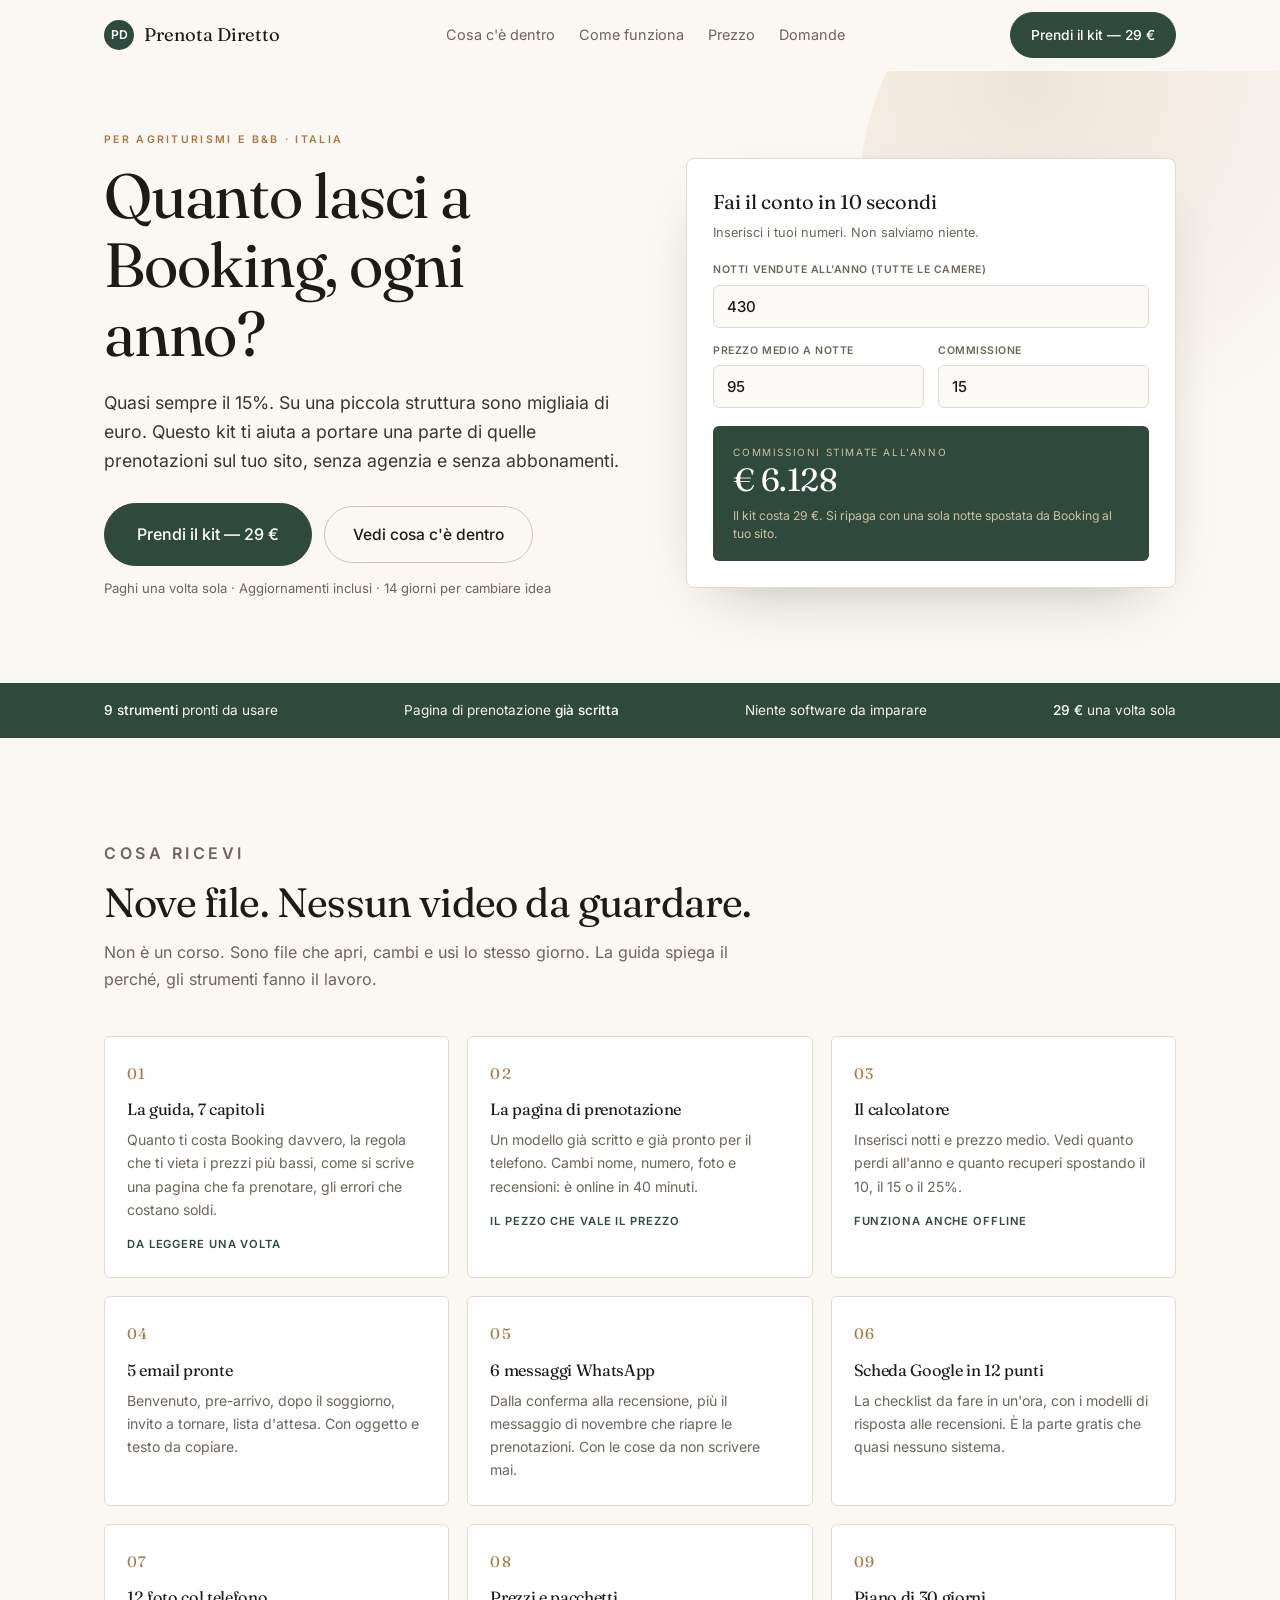
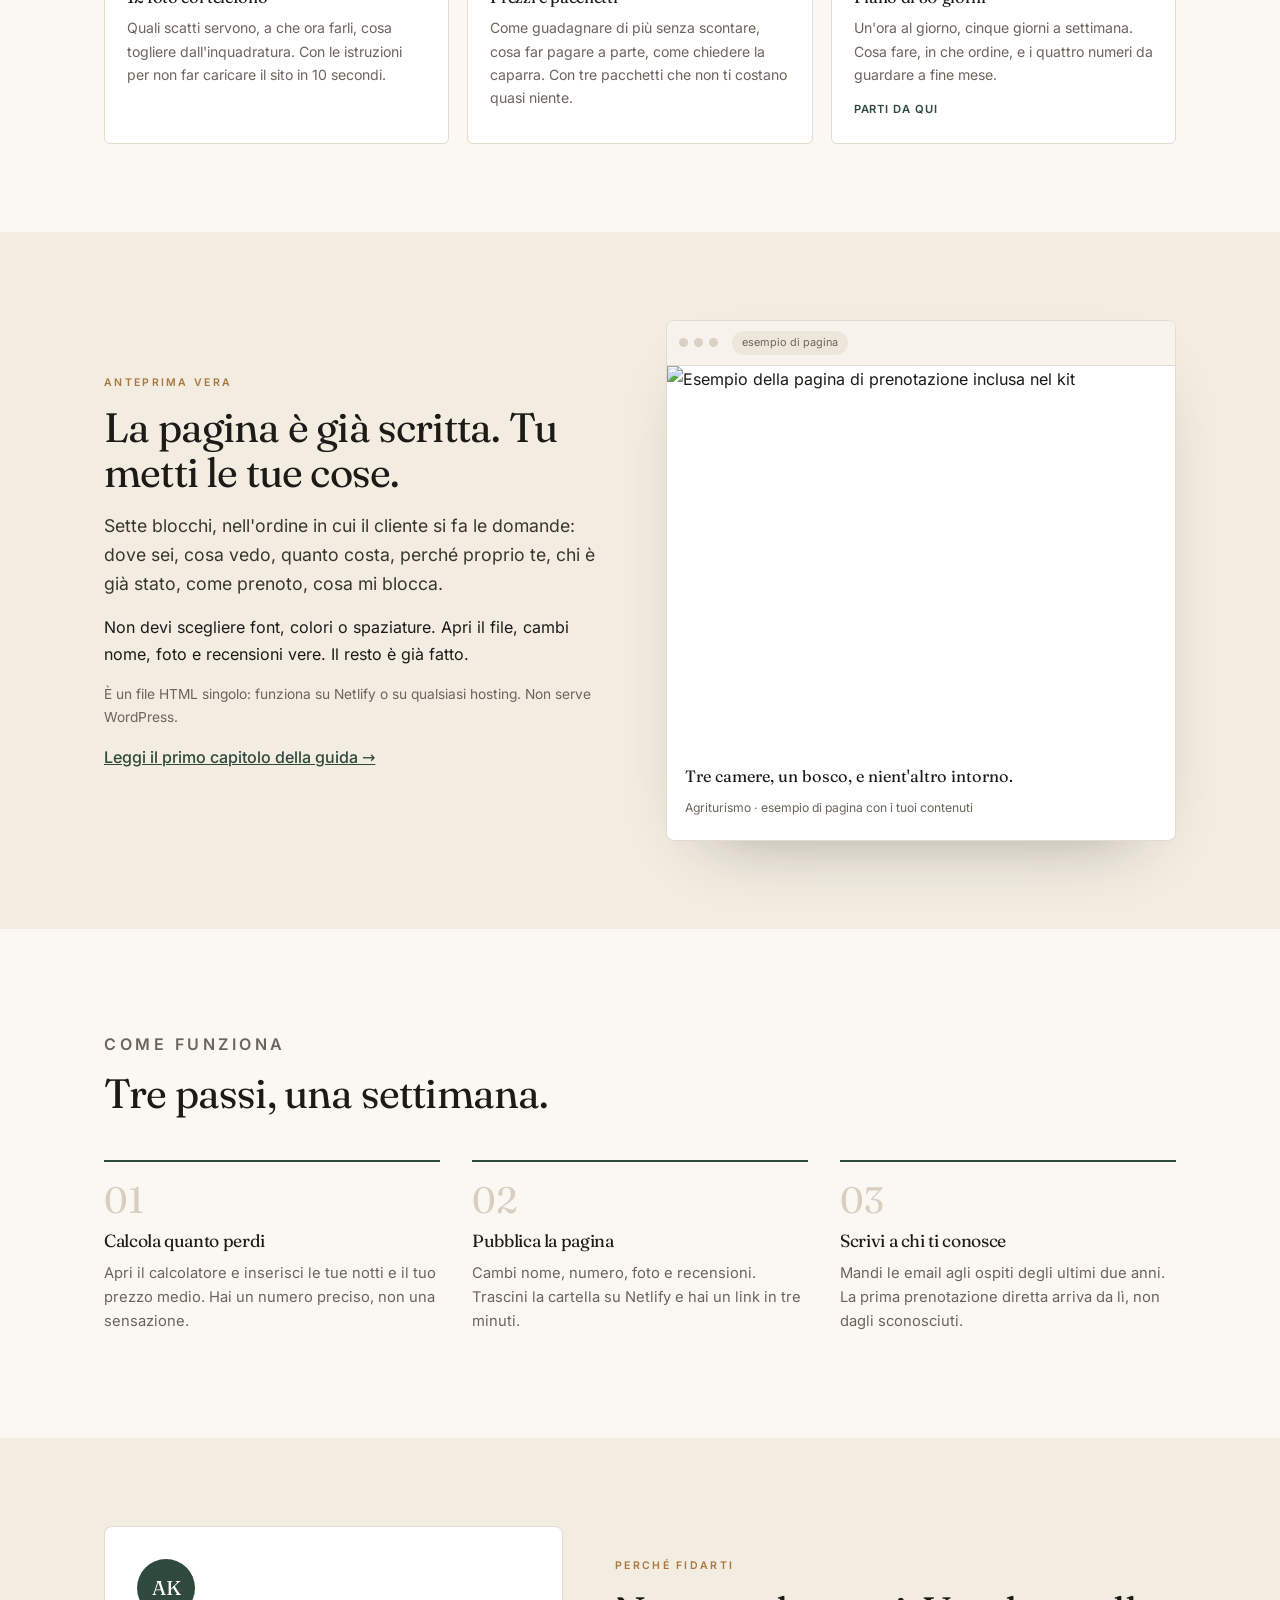
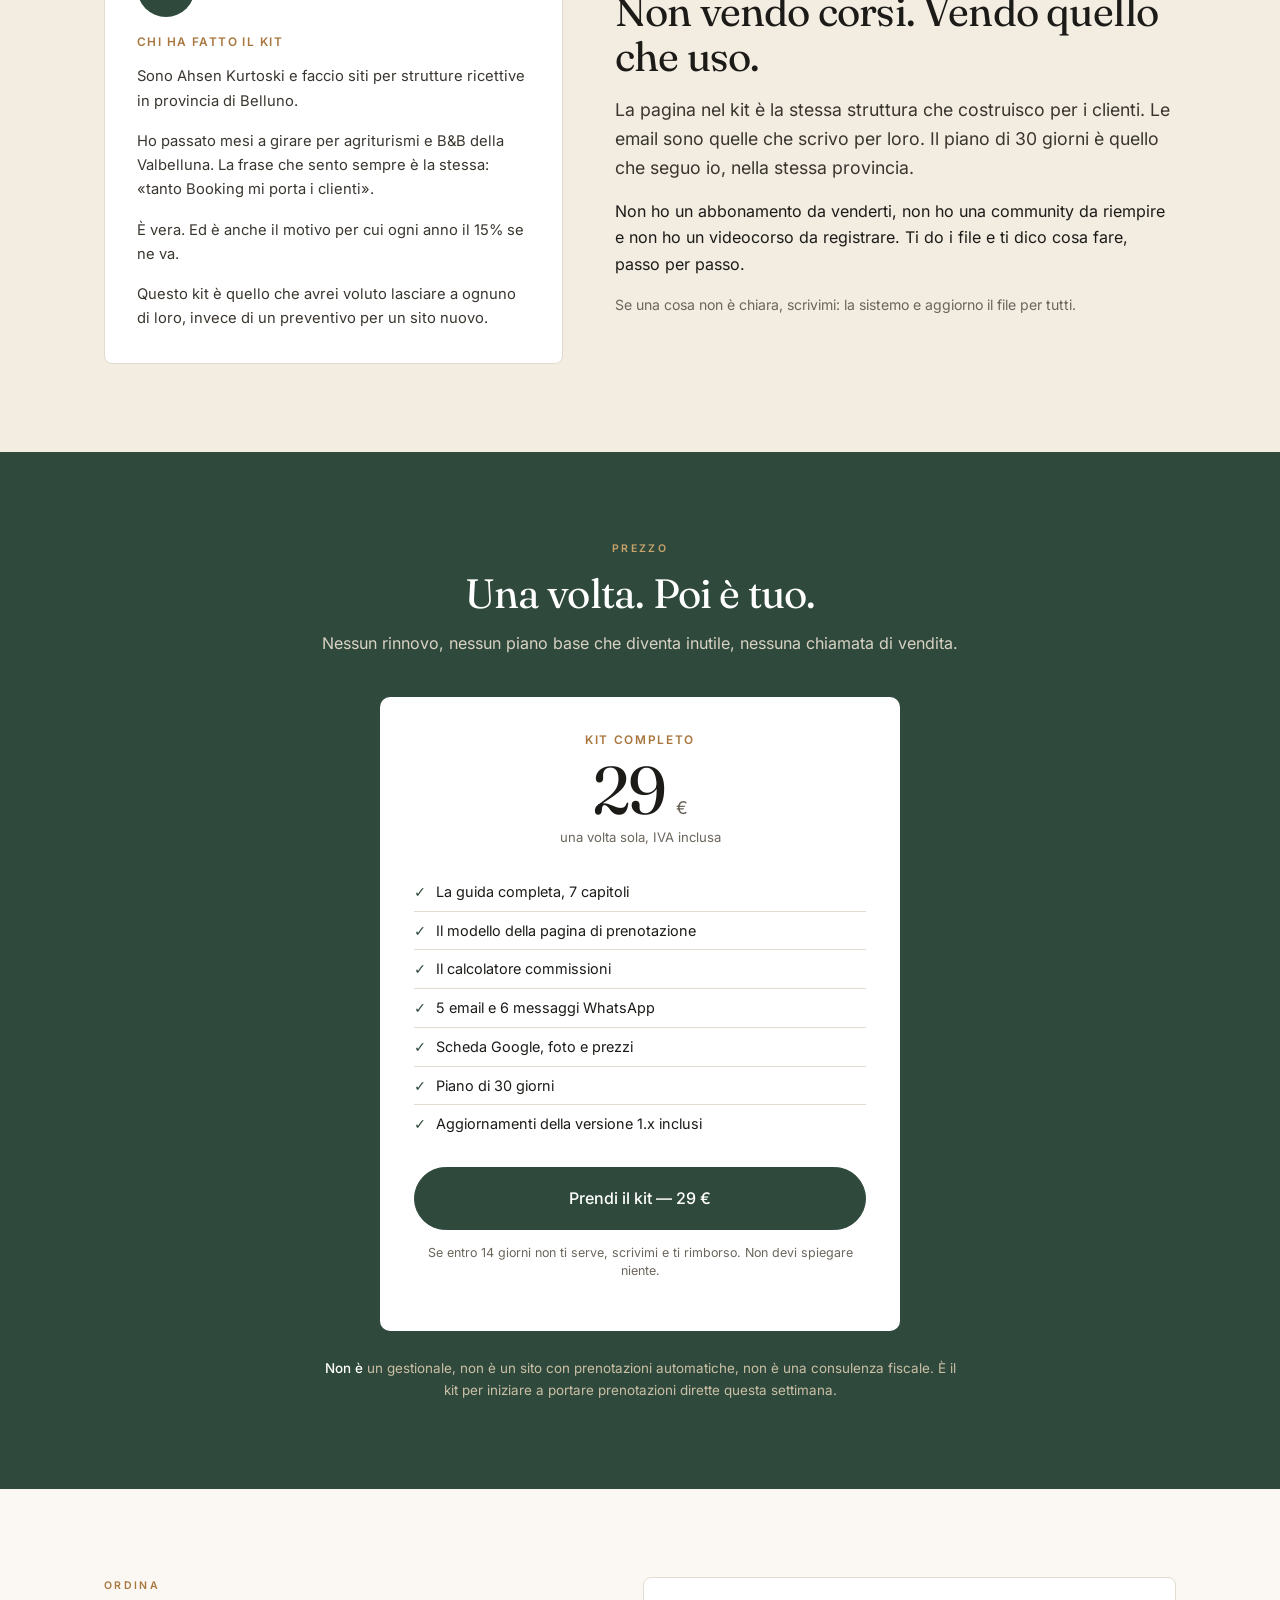
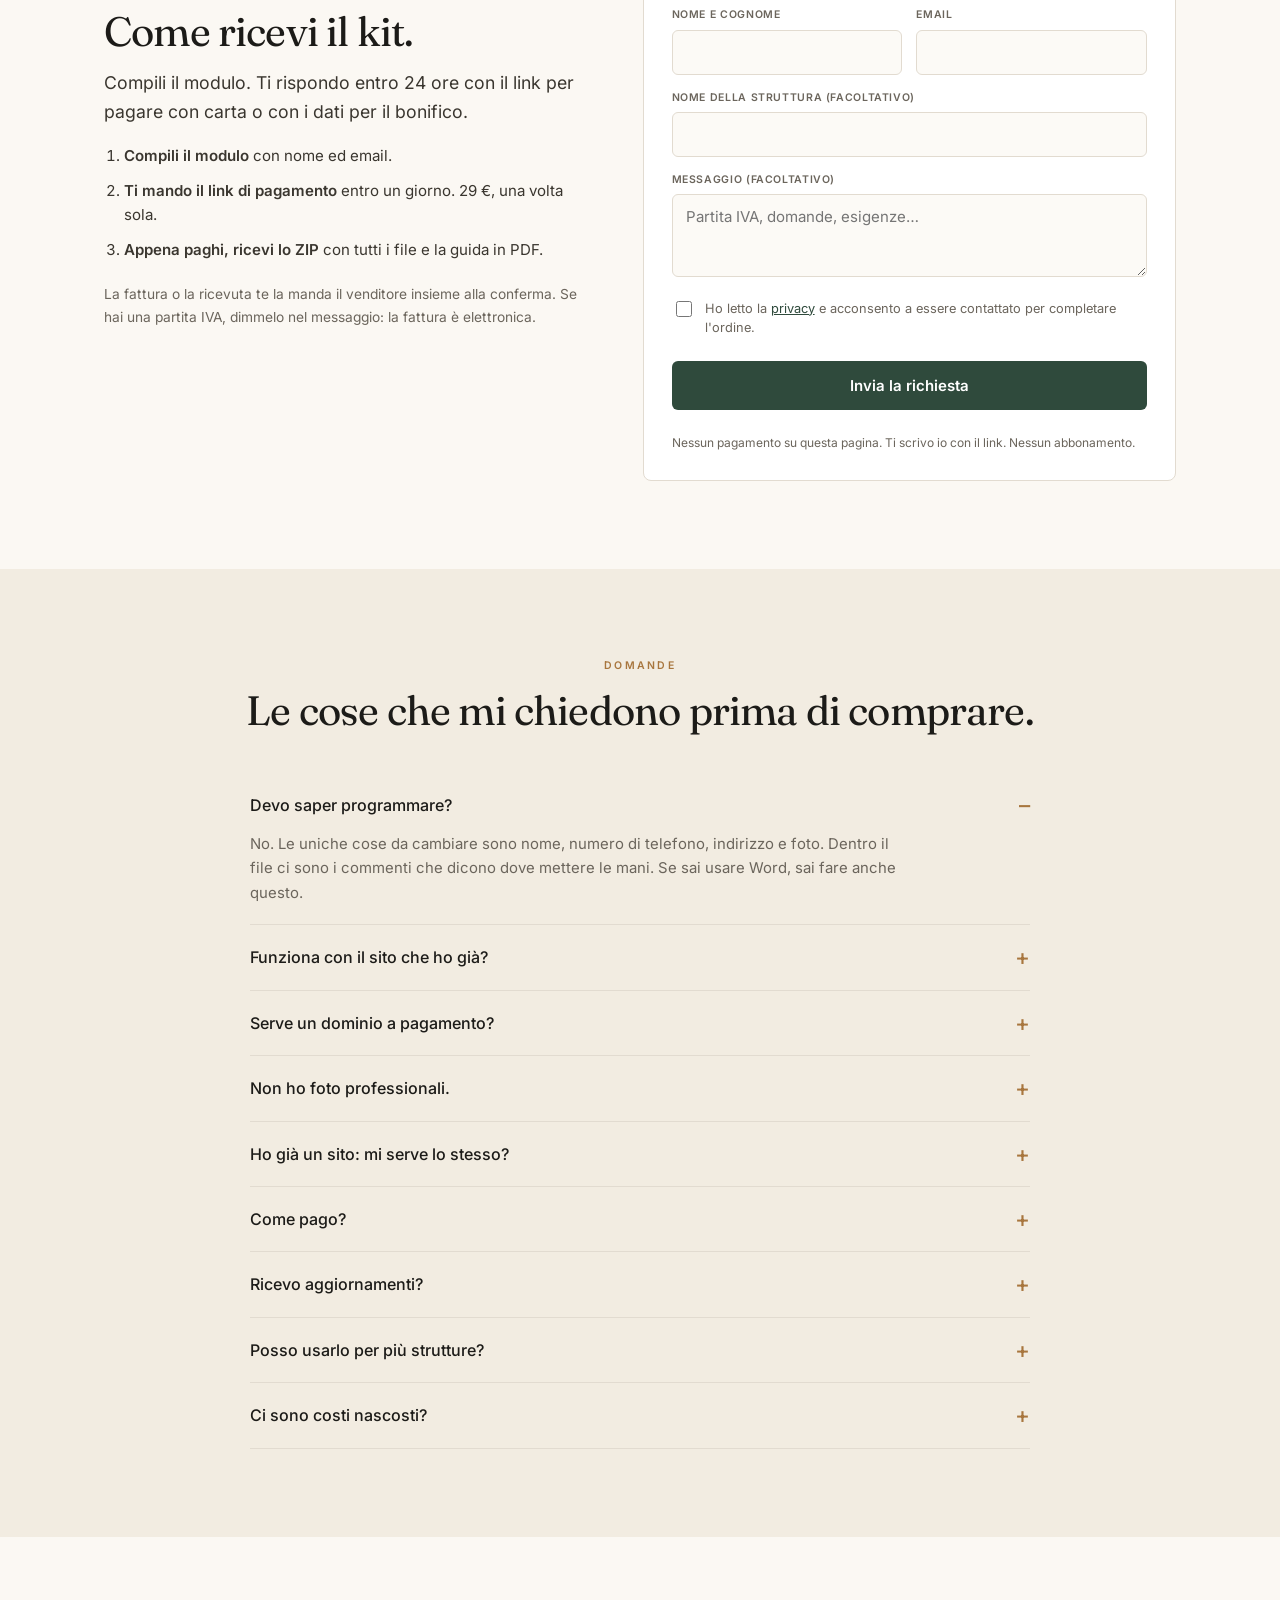
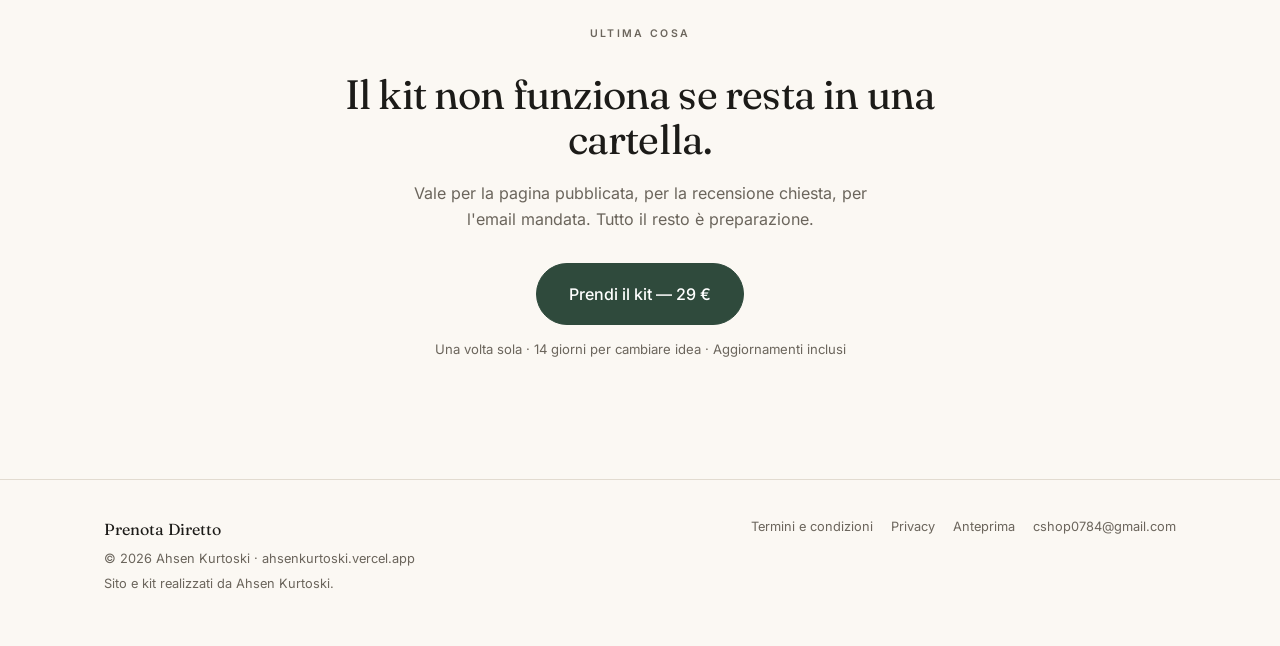
==== commit 7a749e55: "Aggiorna sito" ====
--- a/index.html
+++ b/index.html
@@ -11,9 +11,7 @@
 <meta property="og:type" content="product">
 <meta property="og:image" content="https://images.unsplash.com/photo-1611892440504-42a792e24d32?auto=format&fit=crop&w=1200&q=80">
 <meta name="theme-color" content="#2F4A3C">
-<link rel="preconnect" href="https://fonts.googleapis.com">
-<link rel="preconnect" href="https://fonts.gstatic.com" crossorigin>
-<link href="https://fonts.googleapis.com/css2?family=Fraunces:ital,opsz,wght@0,9..144,300..700;1,9..144,300..700&family=Inter:wght@300;400;500;600&display=swap" rel="stylesheet">
+<link rel="stylesheet" href="fonts.css">
 <style>
 :root{--bg:#FBF8F3;--ink:#1C1B18;--muted:#6B655C;--line:#E2DBD0;--forest:#2F4A3C;--forest-d:#253B30;--brass:#A8763E;--paper:#fff;--sand:#F2ECE1}
 *{box-sizing:border-box}
@@ -231,8 +229,8 @@
       <input type="number" id="notti" value="430" min="10" max="20000" step="10">
       <div class="two">
         <div>
-          <label for="prezzo">Prezzo medio a notte</label>
-          <input type="number" id="prezzo" value="95" min="20" max="1500" step="5">
+          <label for="prezzoNotte">Prezzo medio a notte</label>
+          <input type="number" id="prezzoNotte" value="95" min="20" max="1500" step="5">
         </div>
         <div>
           <label for="comm">Commissione</label>
@@ -550,12 +548,12 @@
 /* calcolatore */
 function calc(){
   const notti = Math.max(1, +e("notti").value || 1);
-  const prezzo = Math.max(1, +e("prezzo").value || 1);
+  const prezzo = Math.max(1, +e("prezzoNotte").value || 1);
   const comm = Math.min(60, Math.max(1, +e("comm").value || 1));
   const total = Math.round(notti * prezzo * comm / 100);
   e("out").textContent = "€ " + String(total).replace(/\B(?=(\d{3})+(?!\d))/g, ".");
 }
-["notti","prezzo","comm"].forEach(id => e(id).addEventListener("input", calc));
+["notti","prezzoNotte","comm"].forEach(id => e(id).addEventListener("input", calc));
 calc();
 
 /* anno */
--- a/fonts.css
+++ b/fonts.css
@@ -0,0 +1,2 @@
+@font-face{font-family:'Inter';font-style:normal;font-weight:300 600;font-display:swap;src:url(fonts/inter.woff2) format('woff2')}
+@font-face{font-family:'Fraunces';font-style:normal;font-weight:300 700;font-display:swap;src:url(fonts/fraunces.woff2) format('woff2')}
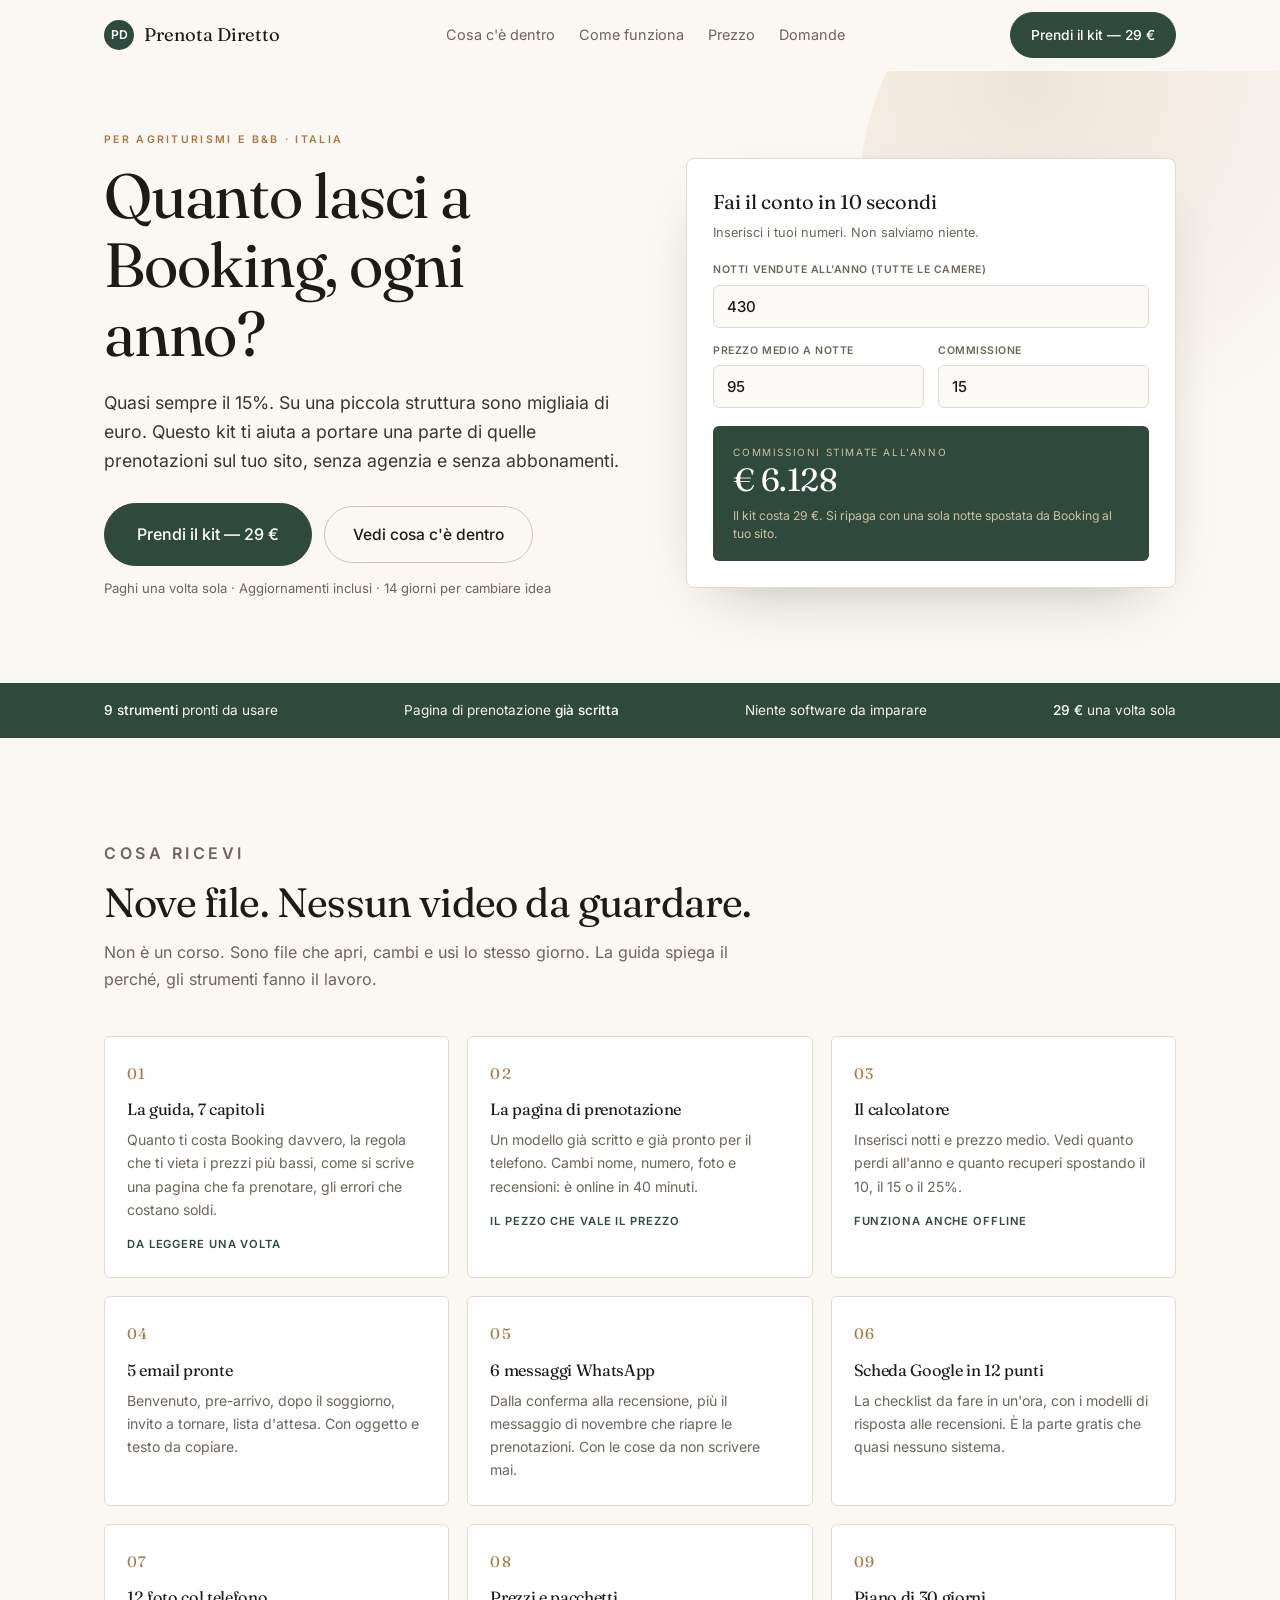
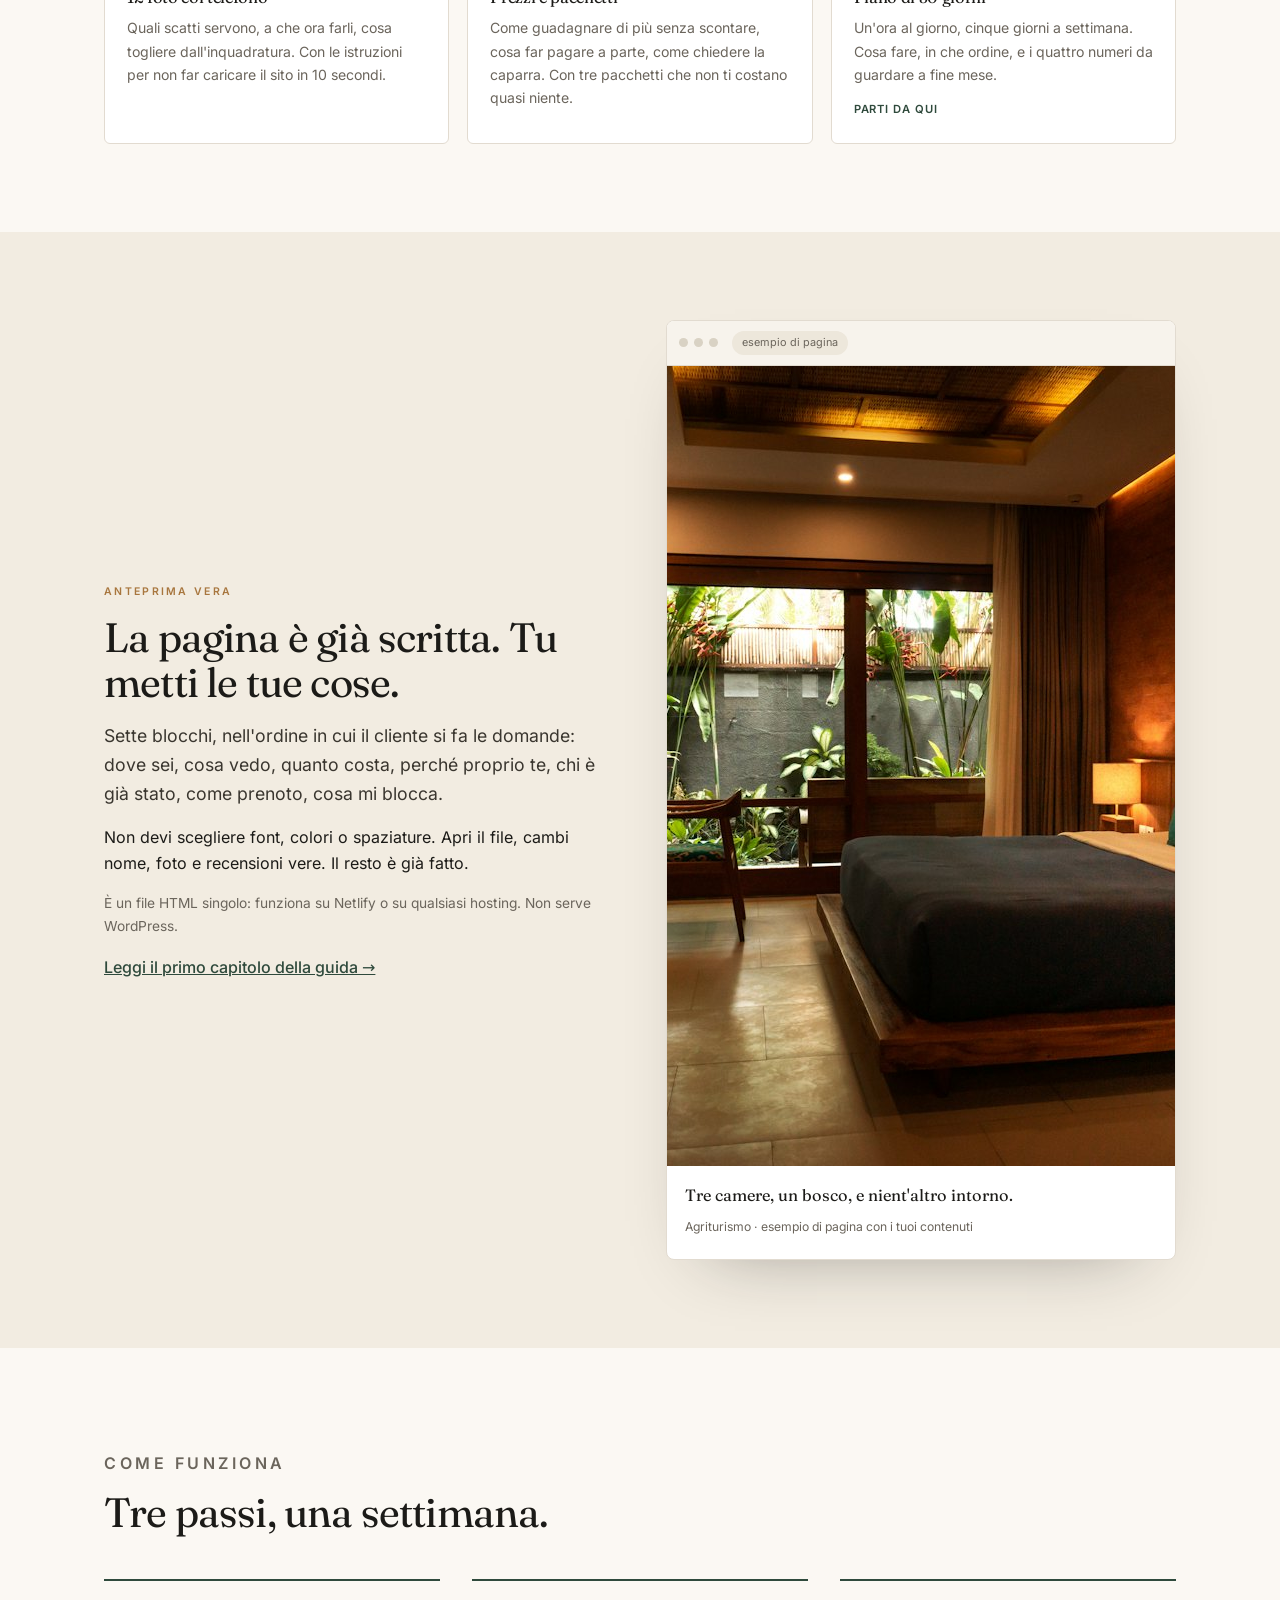
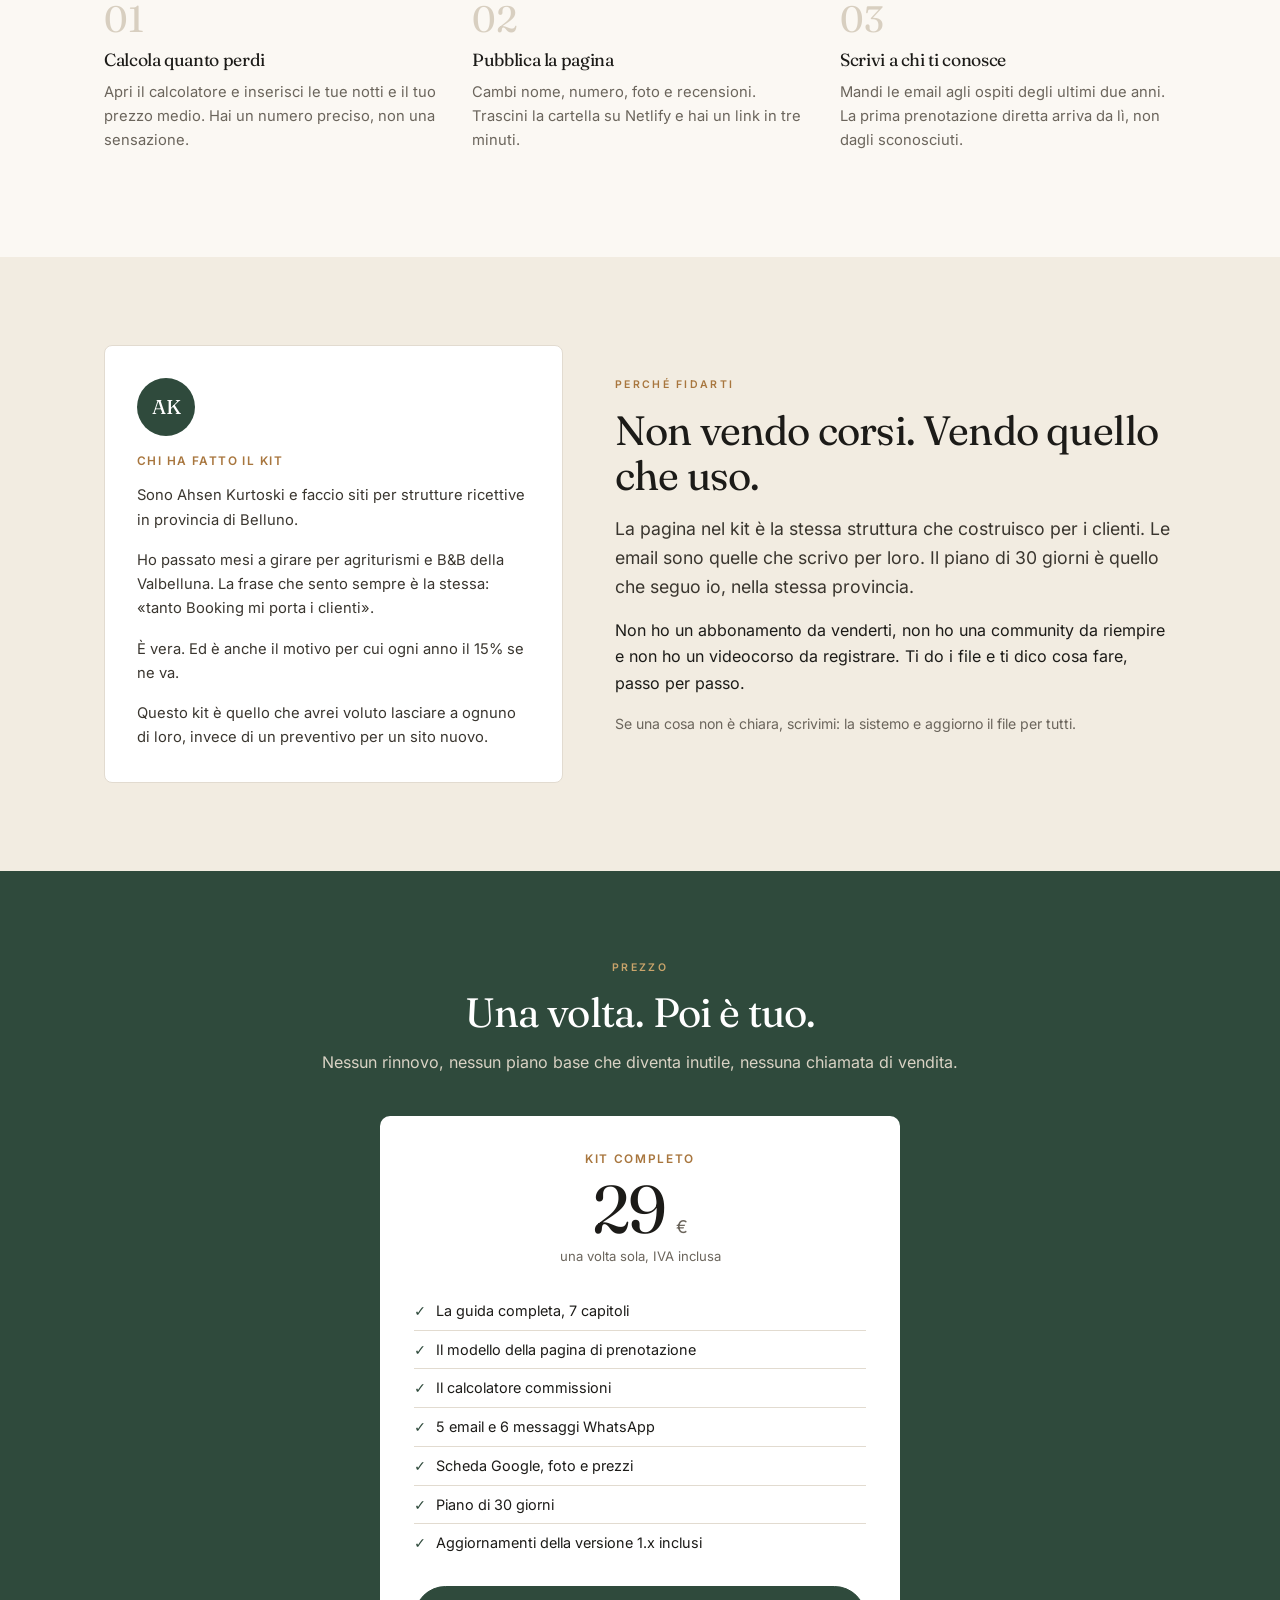
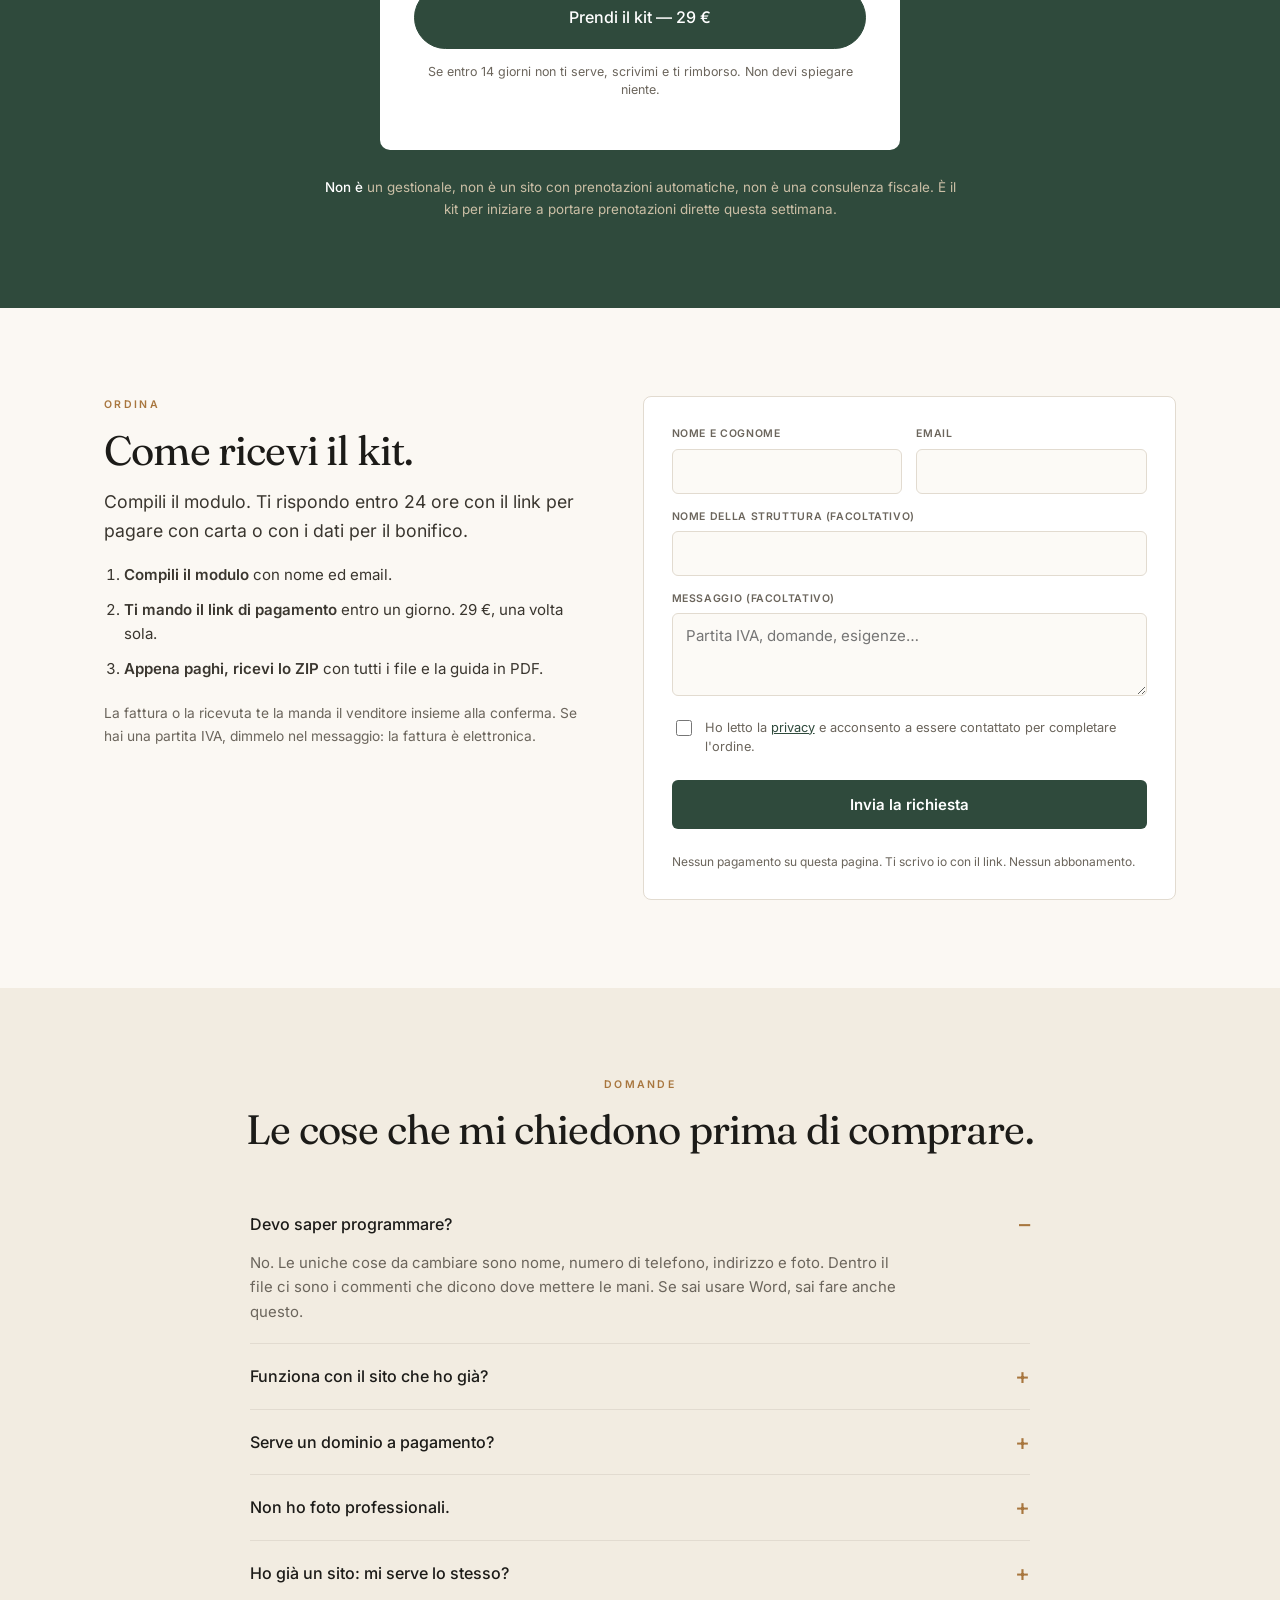
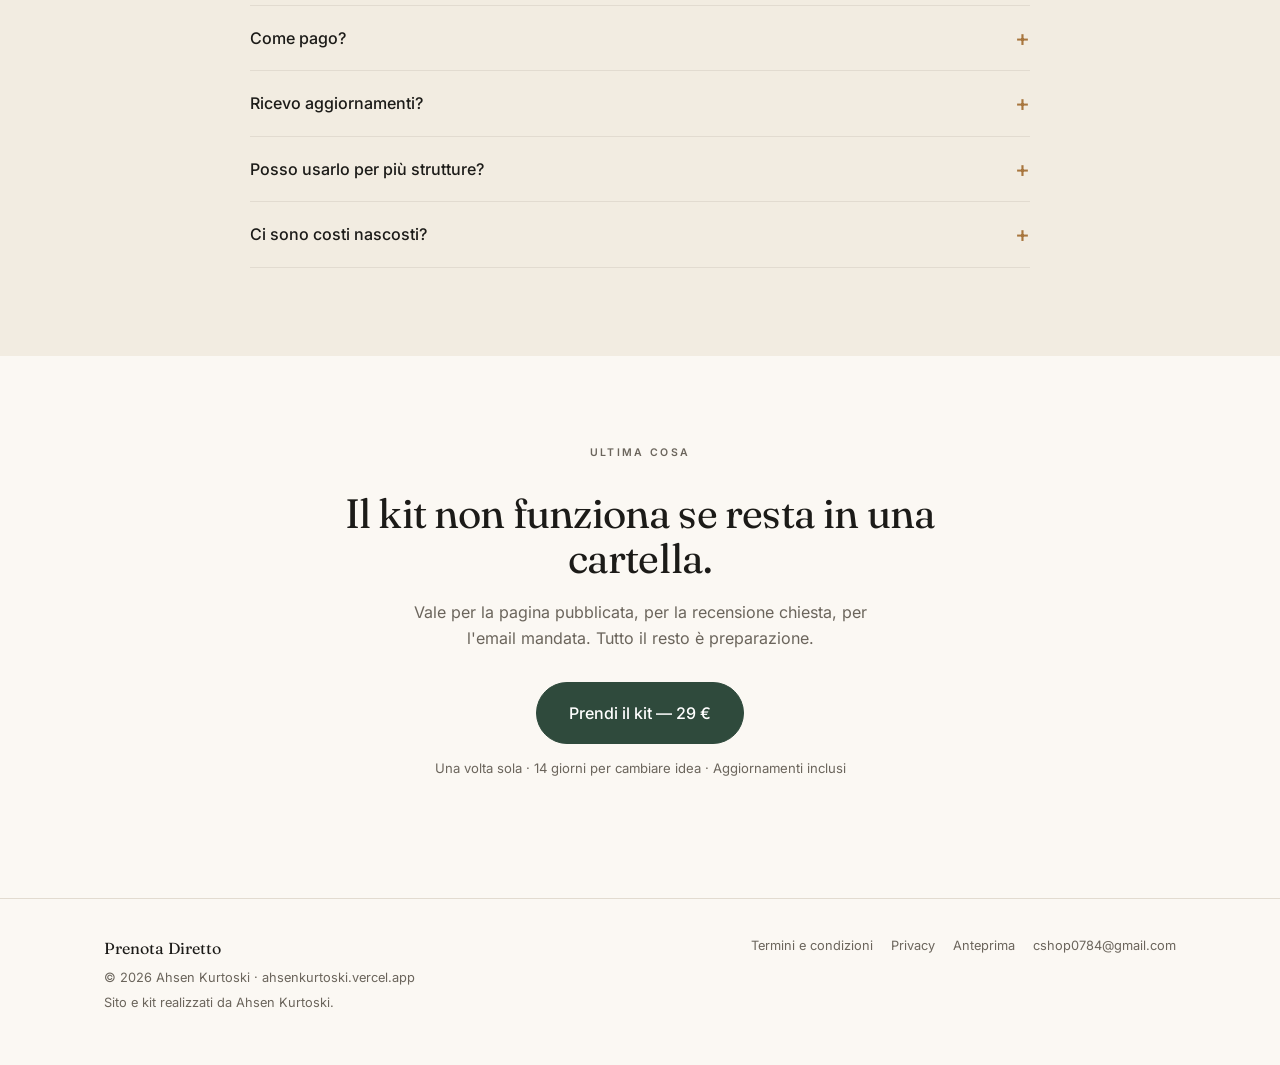
==== commit 7f9f256a: "Aggiorna sito" ====
--- a/index.html
+++ b/index.html
@@ -9,7 +9,7 @@
 <meta property="og:title" content="Prenota Diretto — il kit per agriturismi e B&B">
 <meta property="og:description" content="Meno commissioni a Booking, più prenotazioni dirette. Nove strumenti pronti, 29 € una volta sola.">
 <meta property="og:type" content="product">
-<meta property="og:image" content="https://images.unsplash.com/photo-1611892440504-42a792e24d32?auto=format&fit=crop&w=1200&q=80">
+<meta property="og:image" content="https://ahsenkurtoski.github.io/prenota-diretto/img/esempio.jpg">
 <meta name="theme-color" content="#2F4A3C">
 <link rel="stylesheet" href="fonts.css">
 <style>
@@ -330,7 +330,7 @@
     </div>
     <div class="frame">
       <div class="frame-bar"><i></i><i></i><i></i><span>esempio di pagina</span></div>
-      <img src="https://images.unsplash.com/photo-1611892440504-42a792e24d32?auto=format&fit=crop&w=1200&q=80" alt="Esempio della pagina di prenotazione inclusa nel kit">
+      <img src="img/esempio.jpg" width="1200" height="800" loading="lazy" alt="Esempio della pagina di prenotazione inclusa nel kit">
       <div class="frame-txt">
         <b>Tre camere, un bosco, e nient'altro intorno.</b>
         <small>Agriturismo · esempio di pagina con i tuoi contenuti</small>
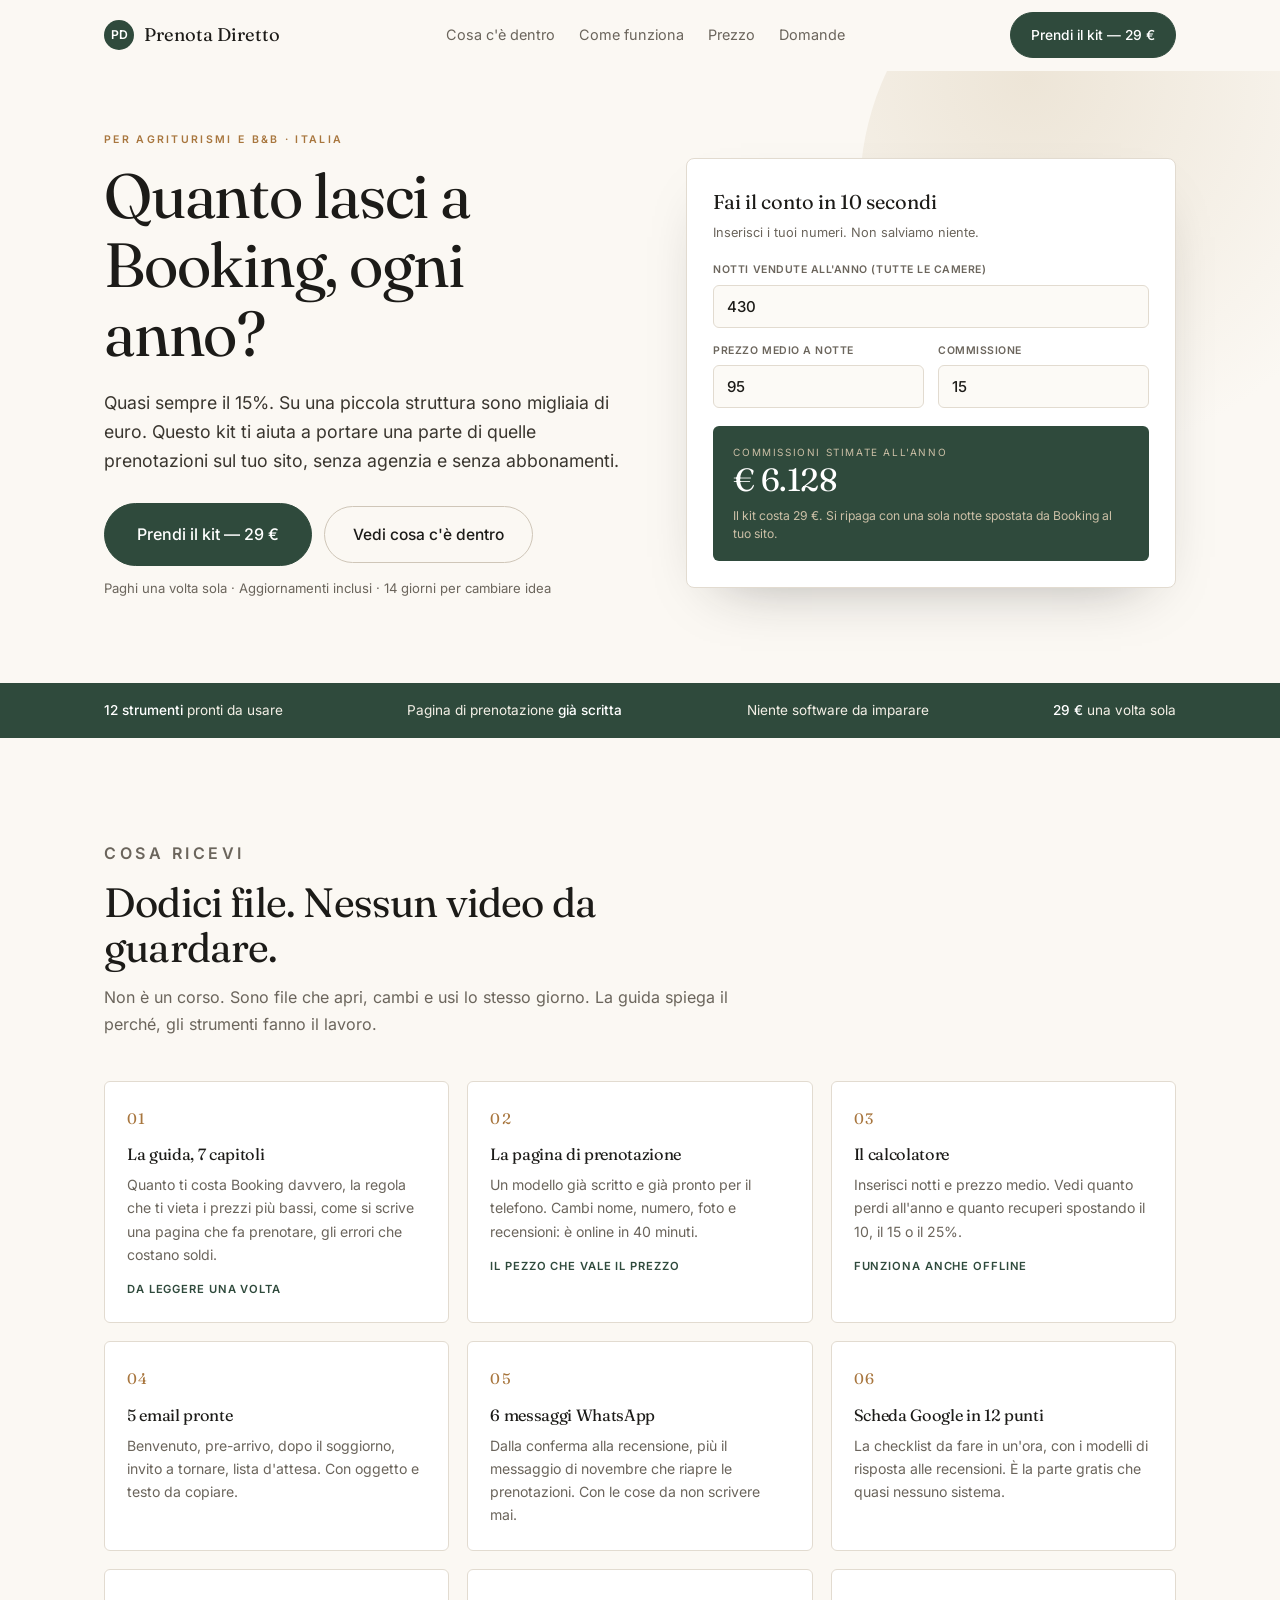
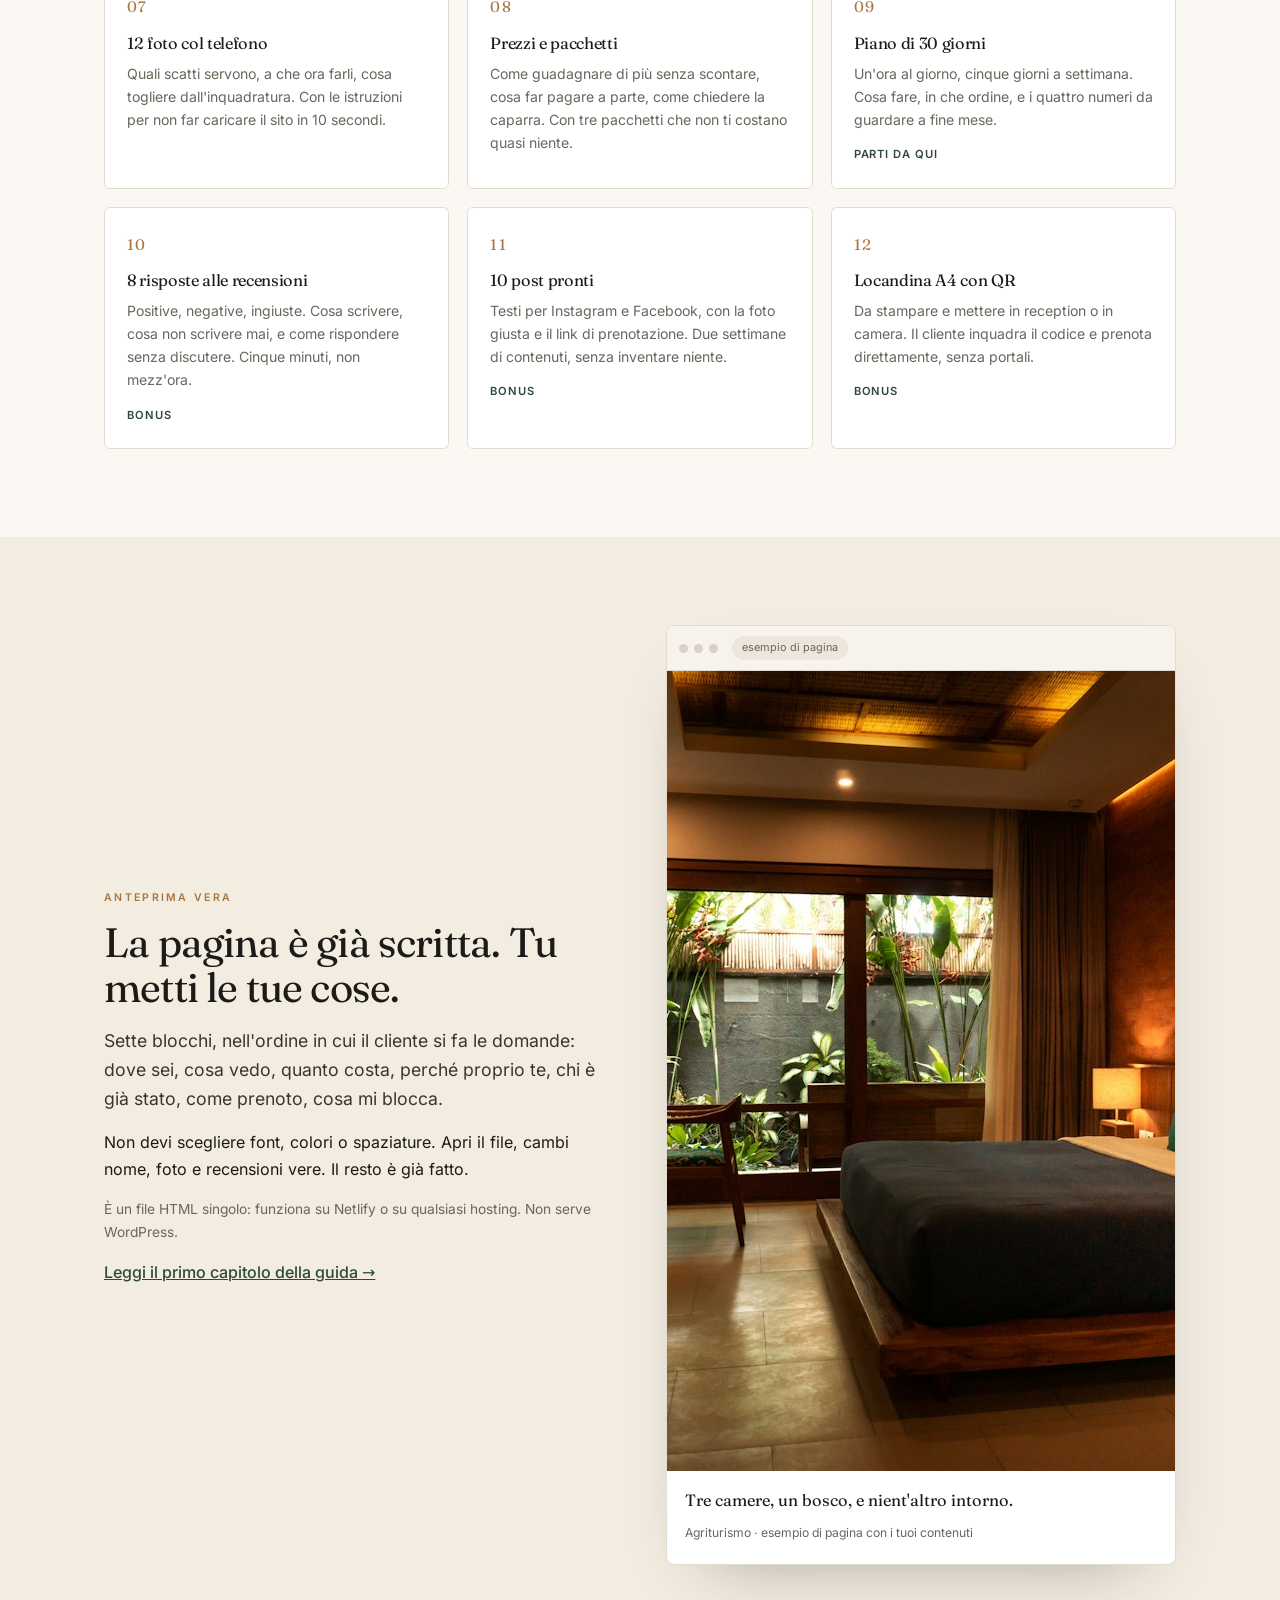
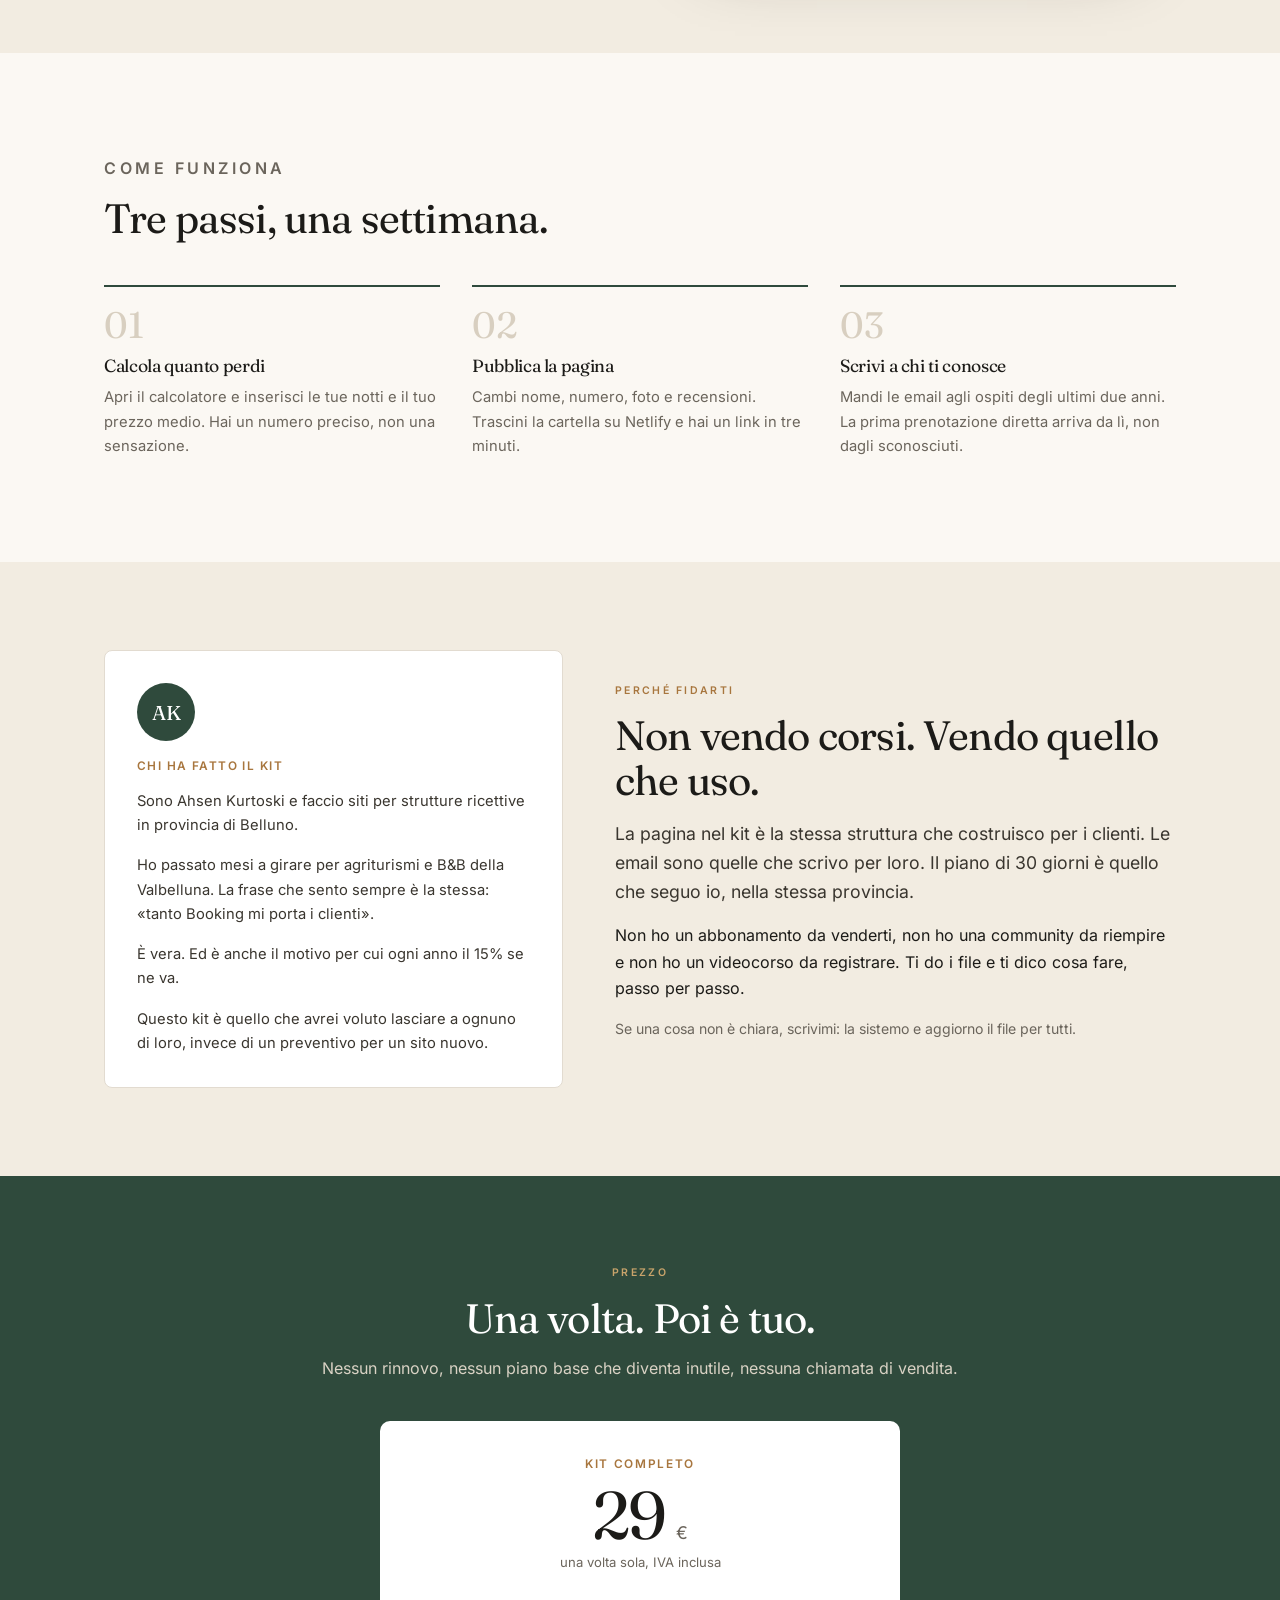
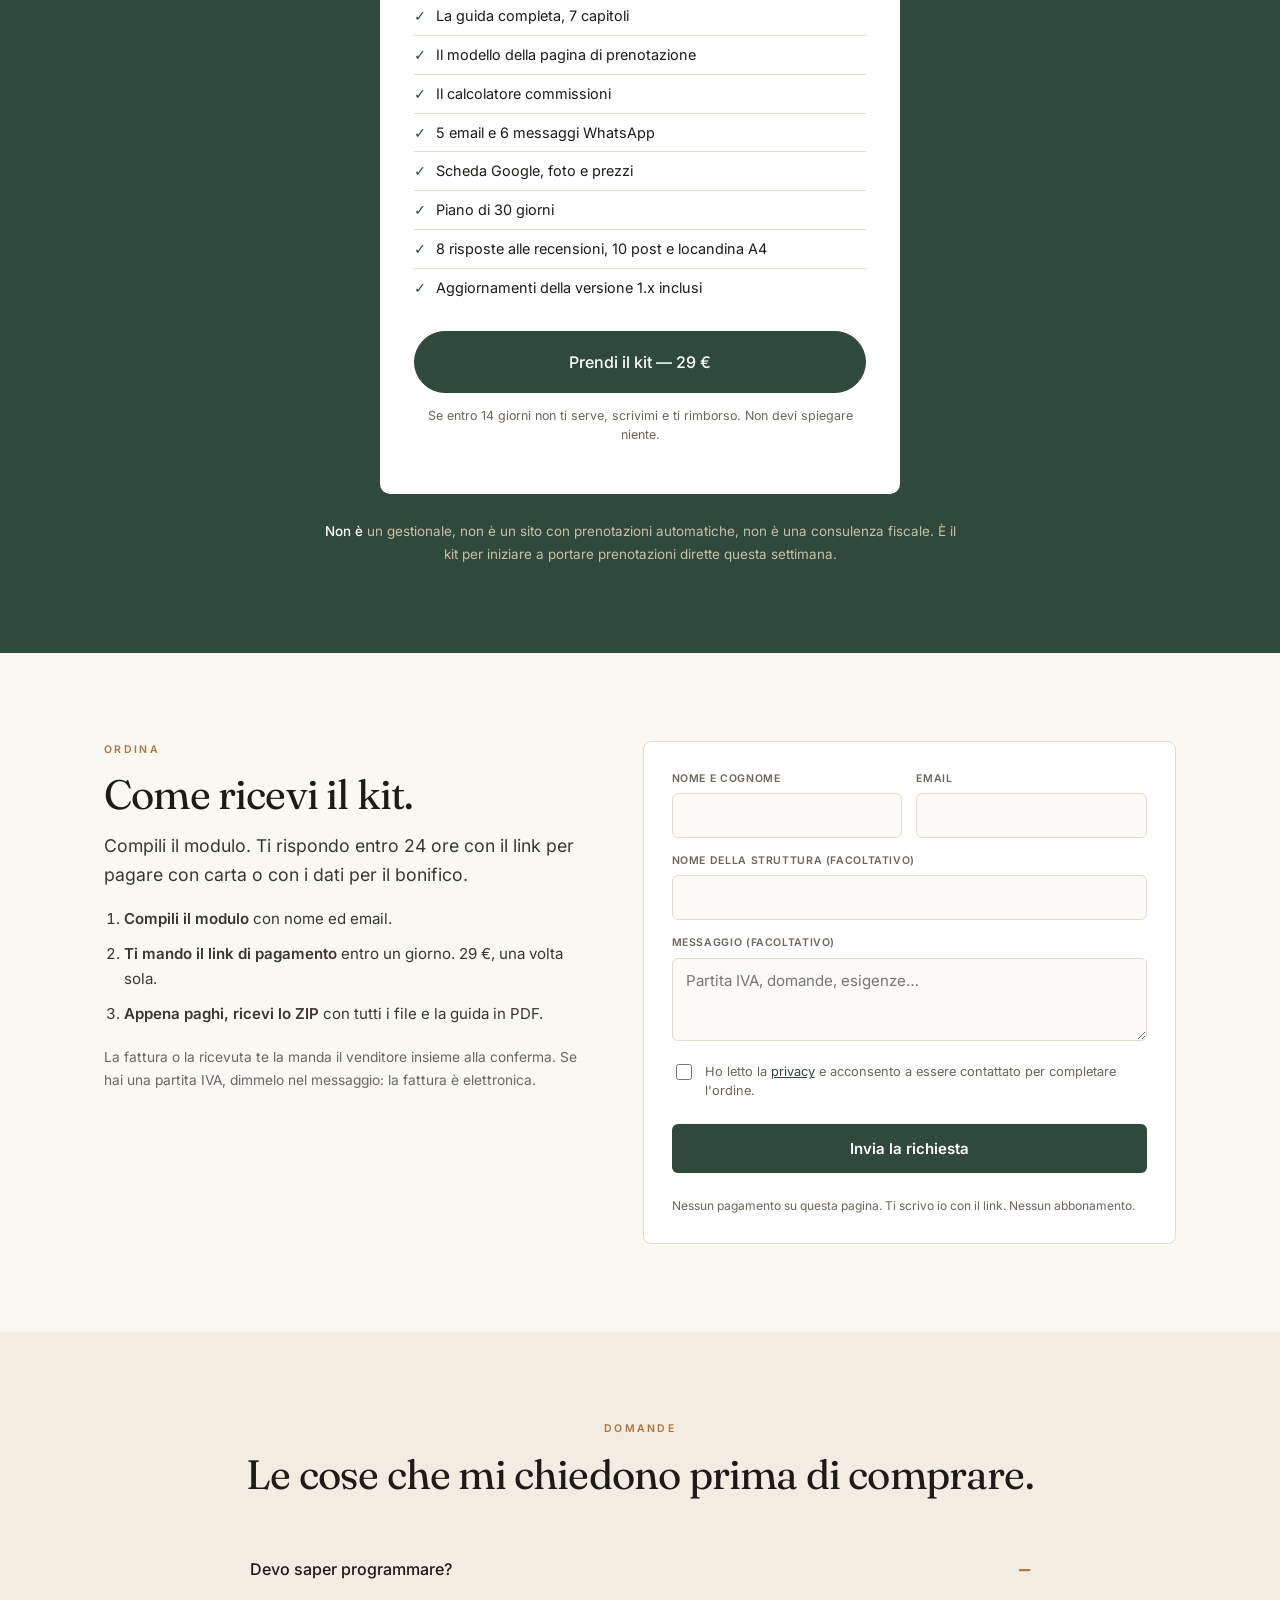
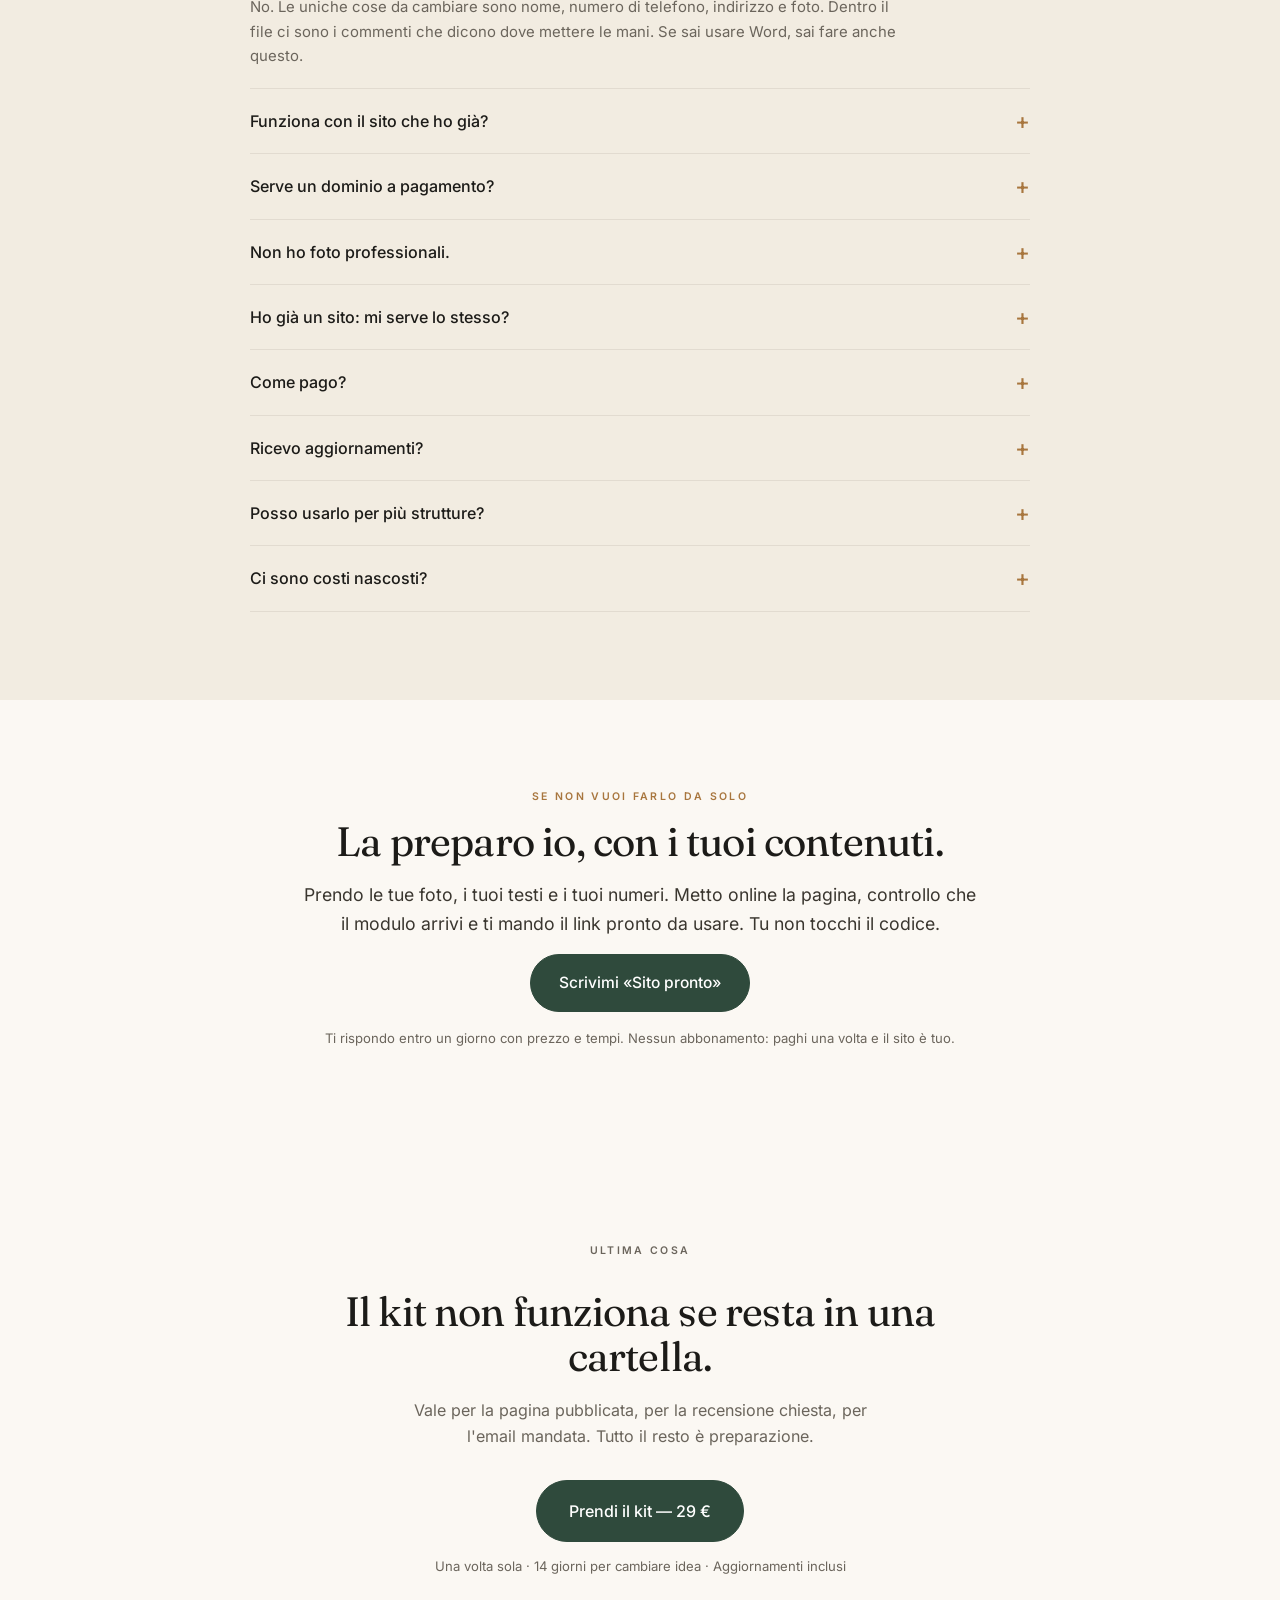
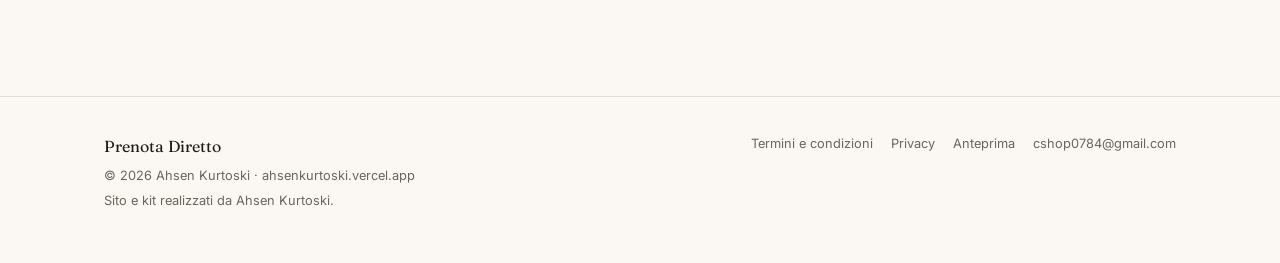
==== commit 616cccd5: "Aggiorna sito" ====
--- a/index.html
+++ b/index.html
@@ -7,7 +7,7 @@
 <title>Prenota Diretto — il kit per agriturismi e B&amp;B</title>
 <meta name="description" content="Un kit pratico per agriturismi e B&B: pagina di prenotazione pronta, email, messaggi WhatsApp e scheda Google. 29 € una volta sola, senza abbonamento.">
 <meta property="og:title" content="Prenota Diretto — il kit per agriturismi e B&B">
-<meta property="og:description" content="Meno commissioni a Booking, più prenotazioni dirette. Nove strumenti pronti, 29 € una volta sola.">
+<meta property="og:description" content="Meno commissioni a Booking, più prenotazioni dirette. Dodici strumenti pronti, 29 € una volta sola.">
 <meta property="og:type" content="product">
 <meta property="og:image" content="https://ahsenkurtoski.github.io/prenota-diretto/img/esempio.jpg">
 <meta name="theme-color" content="#2F4A3C">
@@ -248,7 +248,7 @@
 
 <div class="strip">
   <div class="wrap strip-in">
-    <span><b>9 strumenti</b> pronti da usare</span>
+    <span><b>12 strumenti</b> pronti da usare</span>
     <span>Pagina di prenotazione <b>già scritta</b></span>
     <span>Niente software da imparare</span>
     <span><b>29 €</b> una volta sola</span>
@@ -260,7 +260,7 @@
   <div class="wrap">
     <div class="sec-head">
       <p class="eyebrow">Cosa ricevi</p>
-      <h2>Nove file. Nessun video da guardare.</h2>
+      <h2>Dodici file. Nessun video da guardare.</h2>
       <p>Non è un corso. Sono file che apri, cambi e usi lo stesso giorno. La guida spiega il perché, gli strumenti fanno il lavoro.</p>
     </div>
     <div class="inc">
@@ -312,6 +312,24 @@
         <h3>Piano di 30 giorni</h3>
         <p>Un'ora al giorno, cinque giorni a settimana. Cosa fare, in che ordine, e i quattro numeri da guardare a fine mese.</p>
         <span class="tag">Parti da qui</span>
+      </article>
+      <article class="inc-item">
+        <span class="n">10</span>
+        <h3>8 risposte alle recensioni</h3>
+        <p>Positive, negative, ingiuste. Cosa scrivere, cosa non scrivere mai, e come rispondere senza discutere. Cinque minuti, non mezz'ora.</p>
+        <span class="tag">Bonus</span>
+      </article>
+      <article class="inc-item">
+        <span class="n">11</span>
+        <h3>10 post pronti</h3>
+        <p>Testi per Instagram e Facebook, con la foto giusta e il link di prenotazione. Due settimane di contenuti, senza inventare niente.</p>
+        <span class="tag">Bonus</span>
+      </article>
+      <article class="inc-item">
+        <span class="n">12</span>
+        <h3>Locandina A4 con QR</h3>
+        <p>Da stampare e mettere in reception o in camera. Il cliente inquadra il codice e prenota direttamente, senza portali.</p>
+        <span class="tag">Bonus</span>
       </article>
     </div>
   </div>
@@ -406,6 +424,7 @@
         <li>5 email e 6 messaggi WhatsApp</li>
         <li>Scheda Google, foto e prezzi</li>
         <li>Piano di 30 giorni</li>
+        <li>8 risposte alle recensioni, 10 post e locandina A4</li>
         <li>Aggiornamenti della versione 1.x inclusi</li>
       </ul>
       <a class="btn big" href="#ordina">Prendi il kit — 29 €</a>
@@ -515,6 +534,17 @@
   </div>
 </section>
 
+<!-- FATTO PER TE -->
+<section class="block" id="servizio">
+  <div class="wrap" style="max-width:720px;text-align:center">
+    <p class="eyebrow">Se non vuoi farlo da solo</p>
+    <h2>La preparo io, con i tuoi contenuti.</h2>
+    <p class="lead" style="margin-top:16px">Prendo le tue foto, i tuoi testi e i tuoi numeri. Metto online la pagina, controllo che il modulo arrivi e ti mando il link pronto da usare. Tu non tocchi il codice.</p>
+    <p><a class="btn" href="mailto:cshop0784@gmail.com?subject=Sito%20pronto%20%E2%80%94%20Prenota%20Diretto">Scrivimi «Sito pronto»</a></p>
+    <p class="micro">Ti rispondo entro un giorno con prezzo e tempi. Nessun abbonamento: paghi una volta e il sito è tuo.</p>
+  </div>
+</section>
+
 <!-- CTA FINALE -->
 <section class="final">
   <div class="wrap">
@@ -613,7 +643,7 @@
   "@context": "https://schema.org",
   "@type": "Product",
   "name": "Prenota Diretto — kit per agriturismi e B&B",
-  "description": "Guida, modello di pagina di prenotazione, calcolatore commissioni, email, messaggi WhatsApp, checklist Google e piano di 30 giorni per portare prenotazioni dirette.",
+  "description": "Guida, modello di pagina di prenotazione, calcolatore commissioni, email, messaggi WhatsApp, checklist Google, piano di 30 giorni, risposte alle recensioni, 10 post e locandina A4 per portare prenotazioni dirette.",
   "brand": { "@type": "Brand", "name": "Prenota Diretto" },
   "author": { "@type": "Person", "name": "Ahsen Kurtoski", "url": "https://ahsenkurtoski.vercel.app" },
   "offers": {
